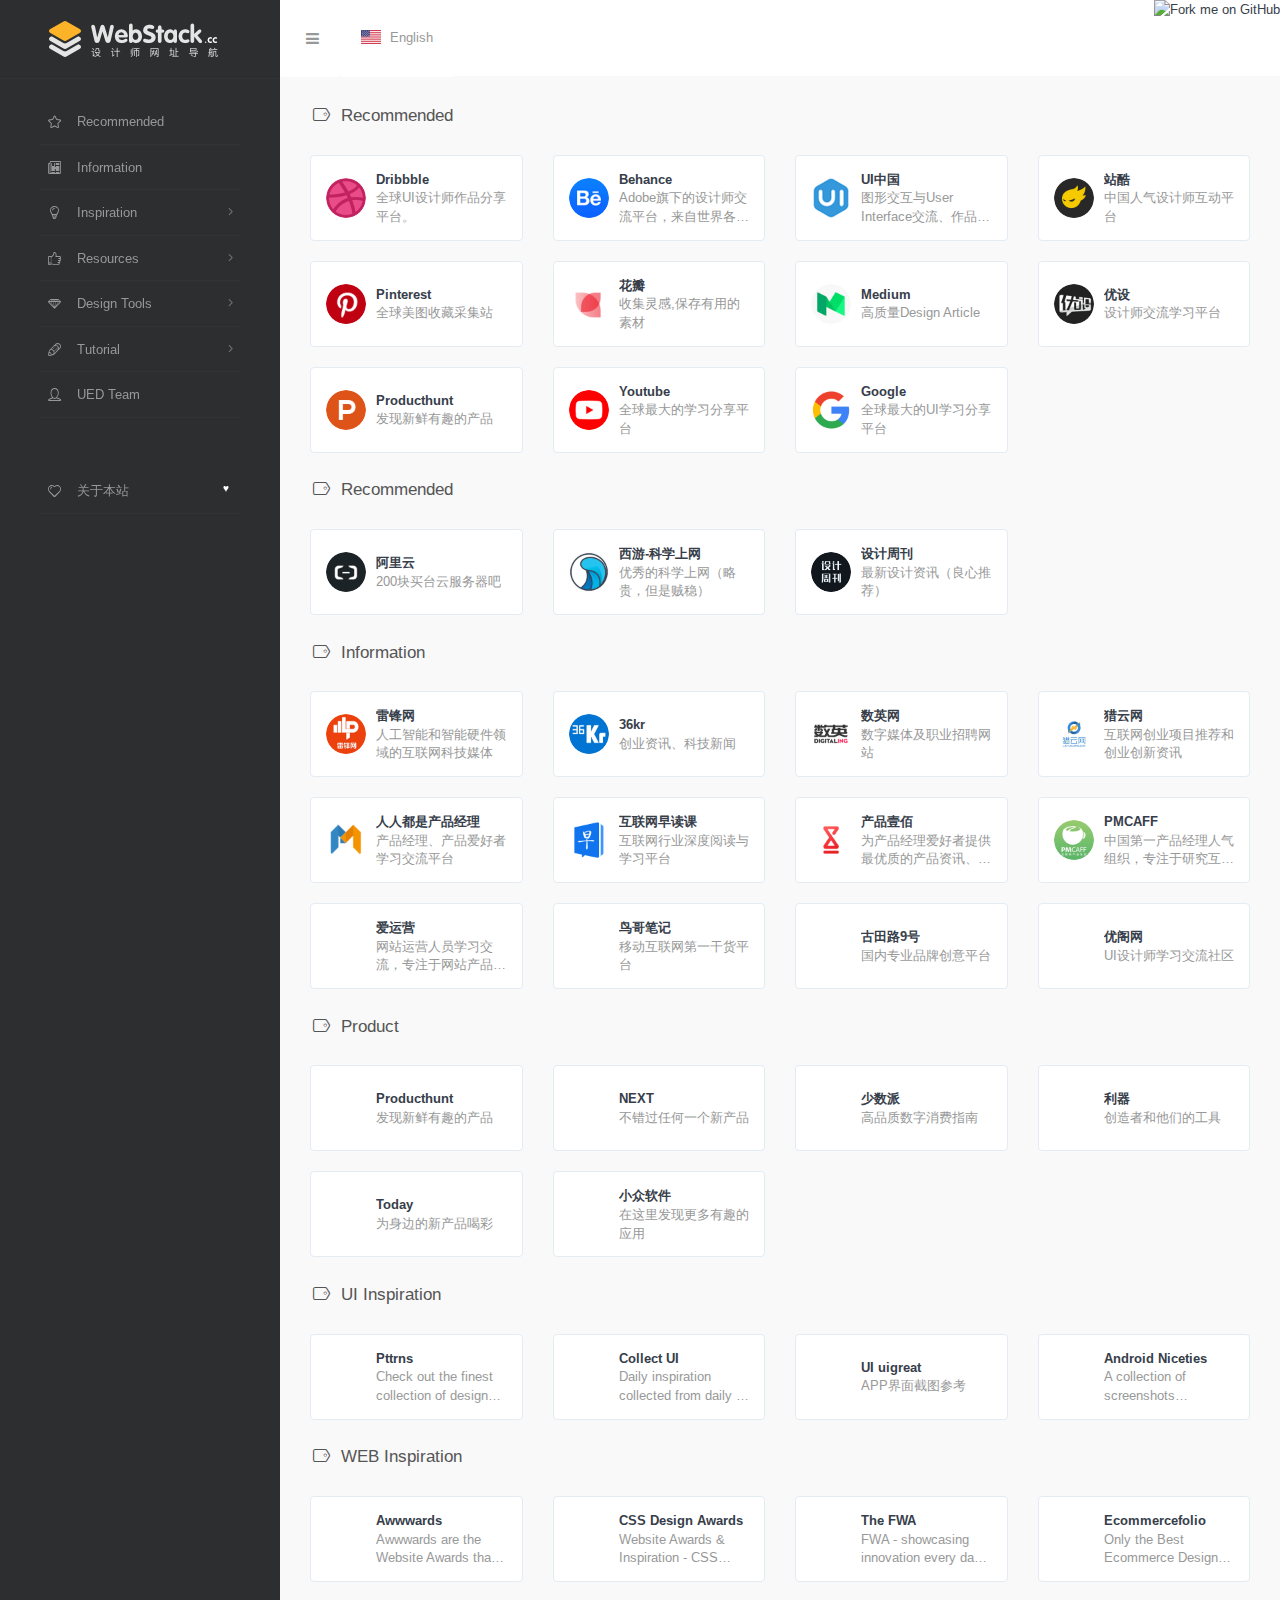
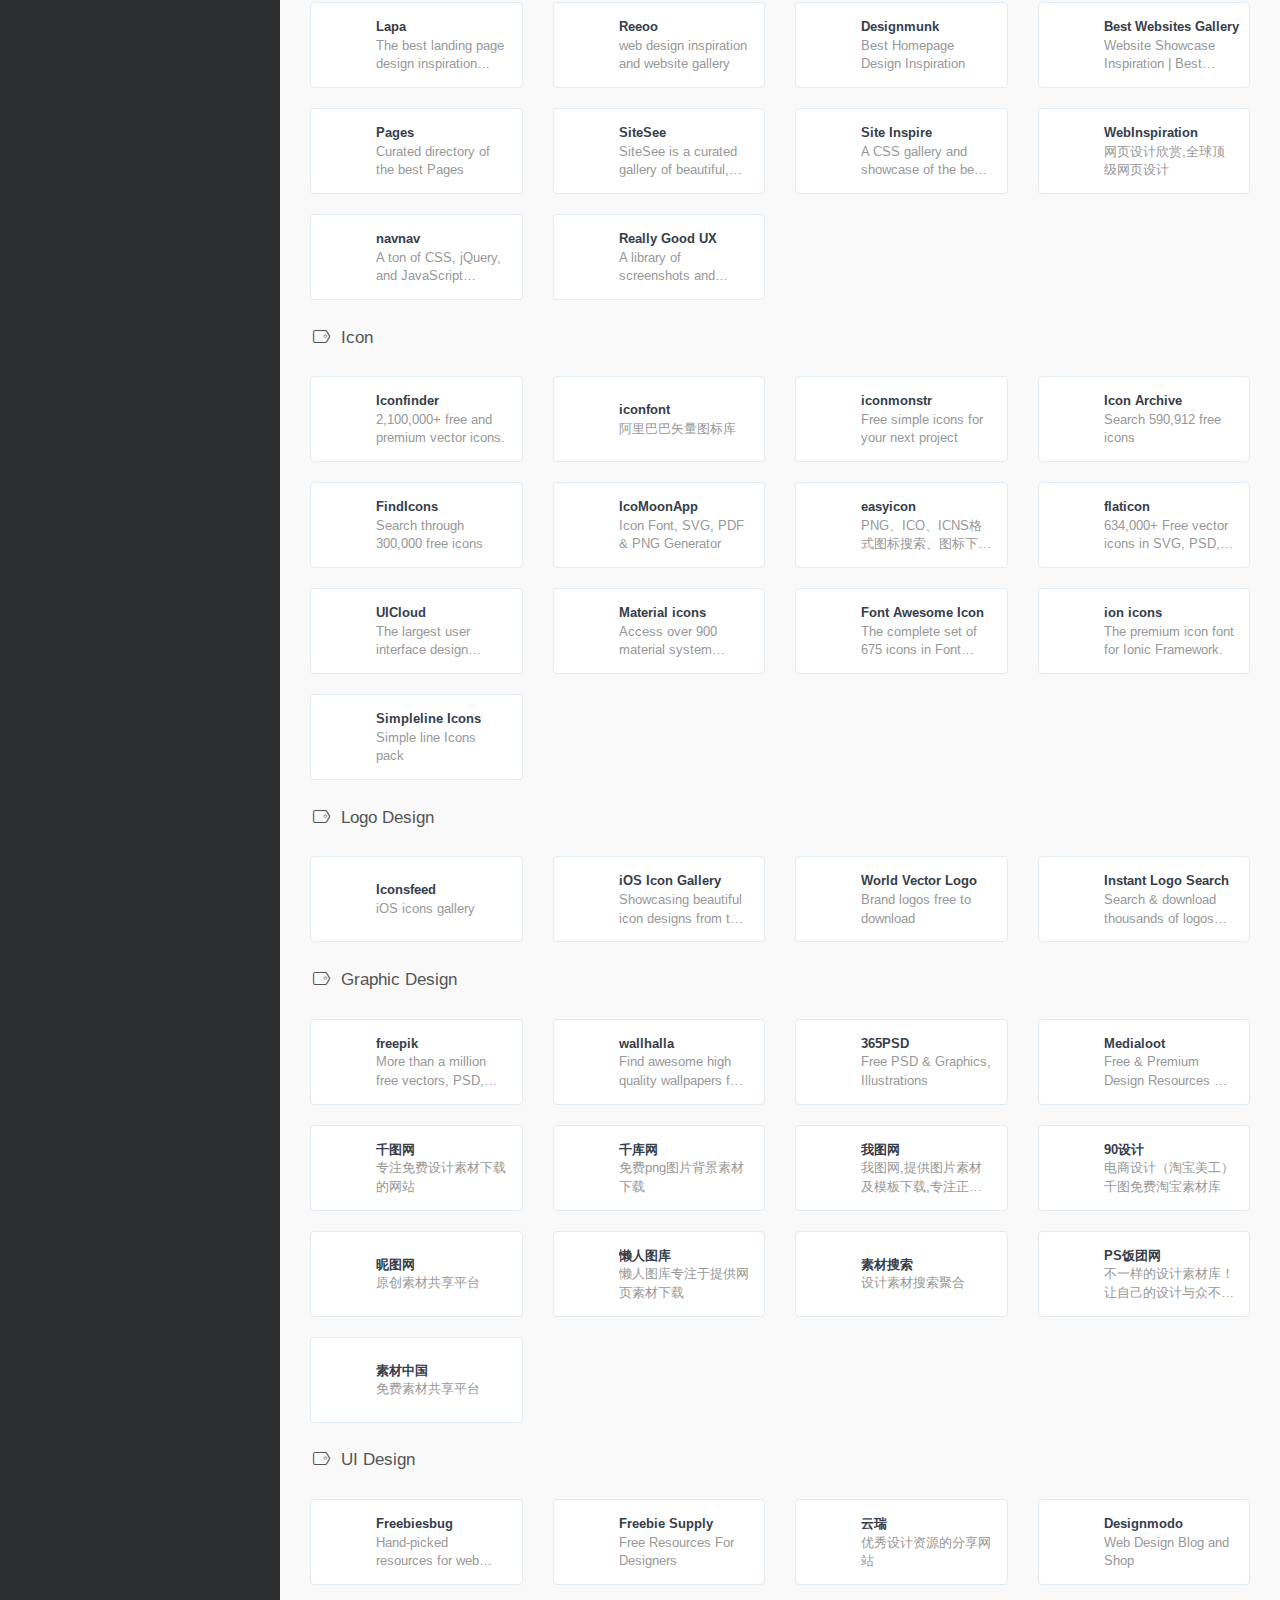
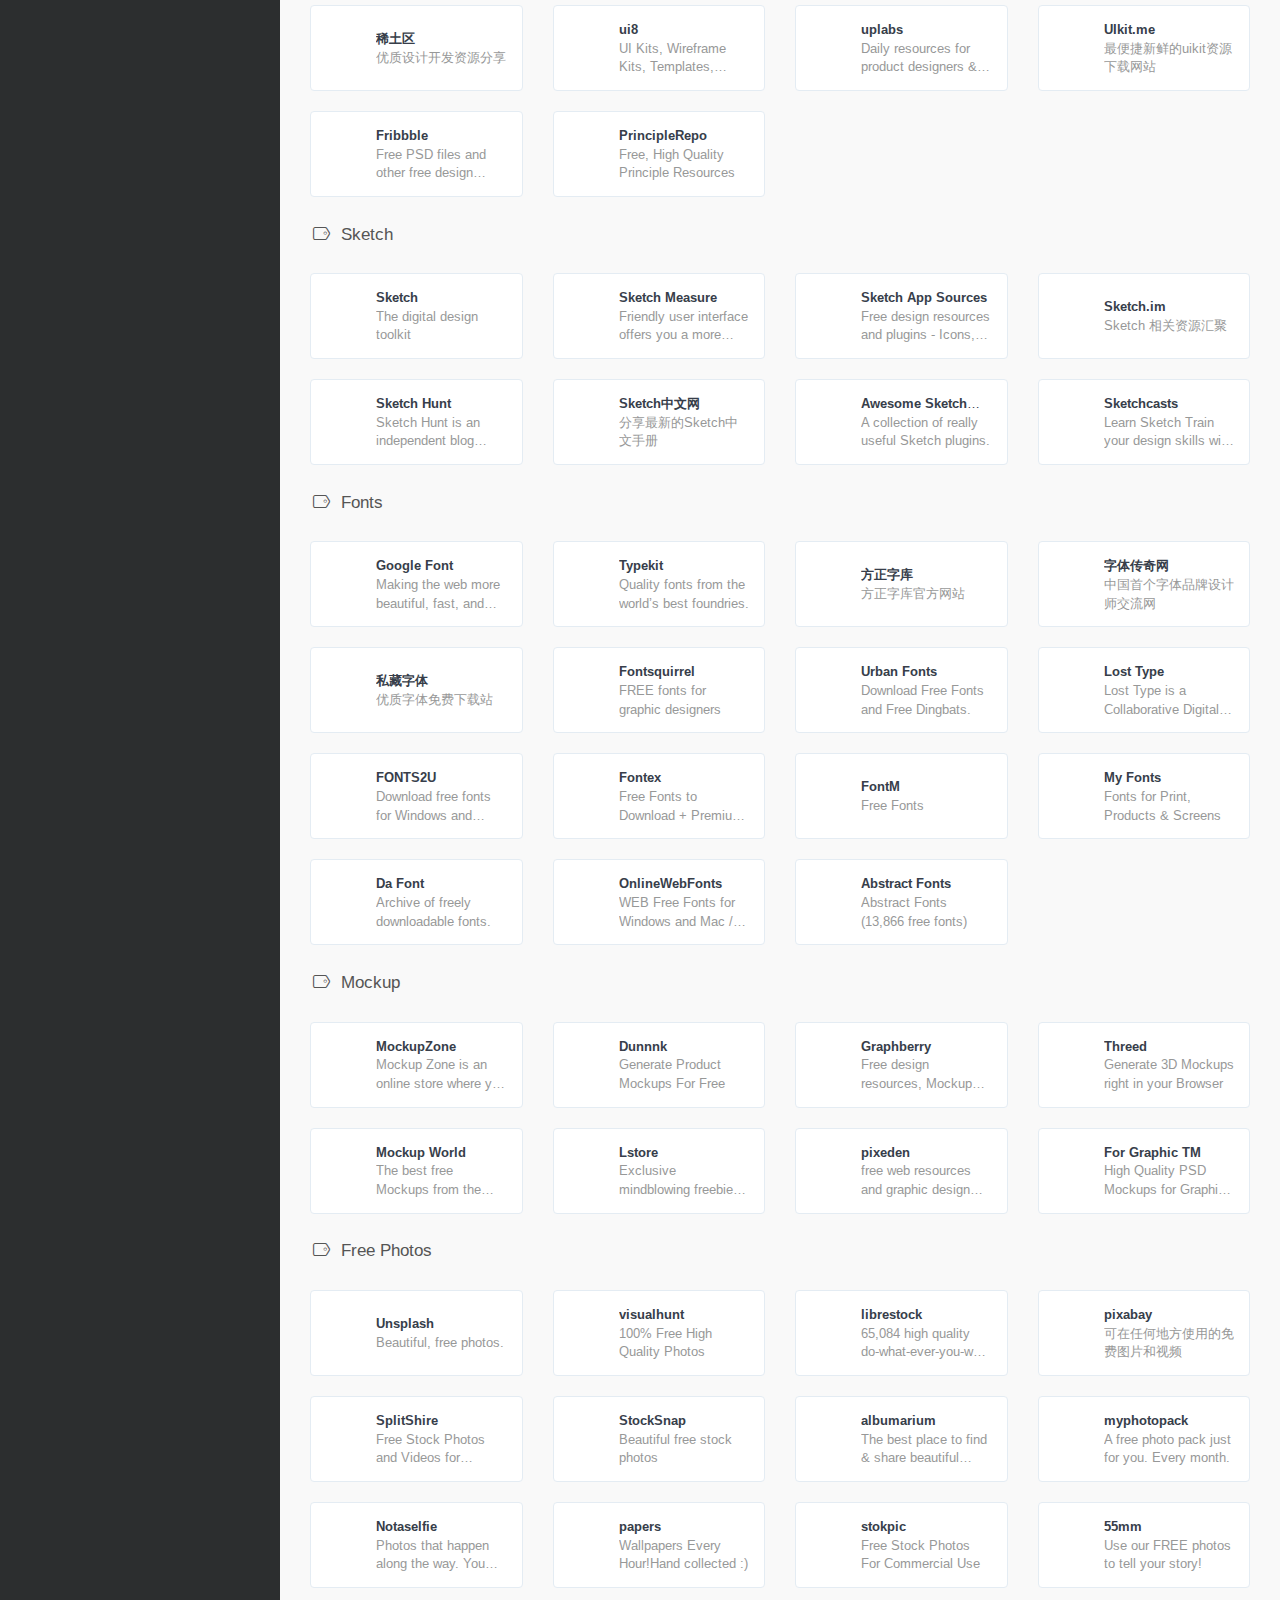
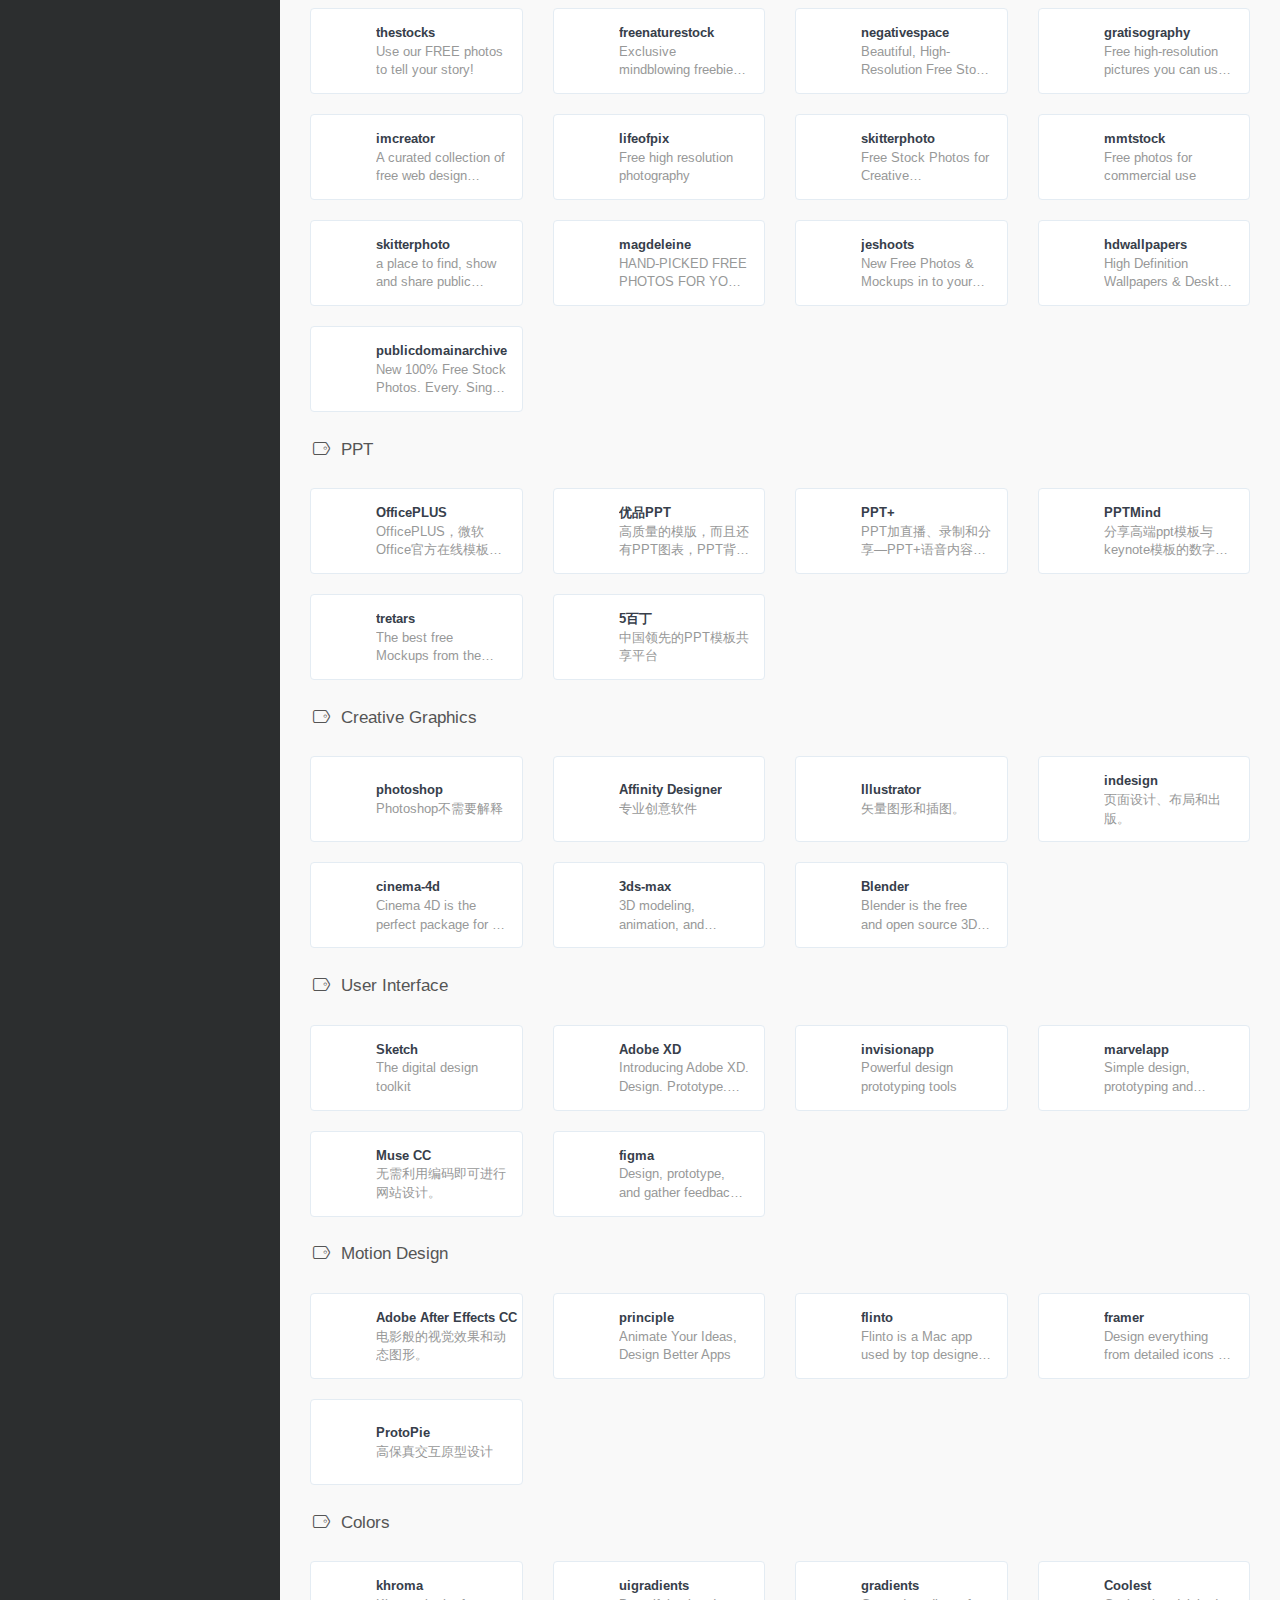
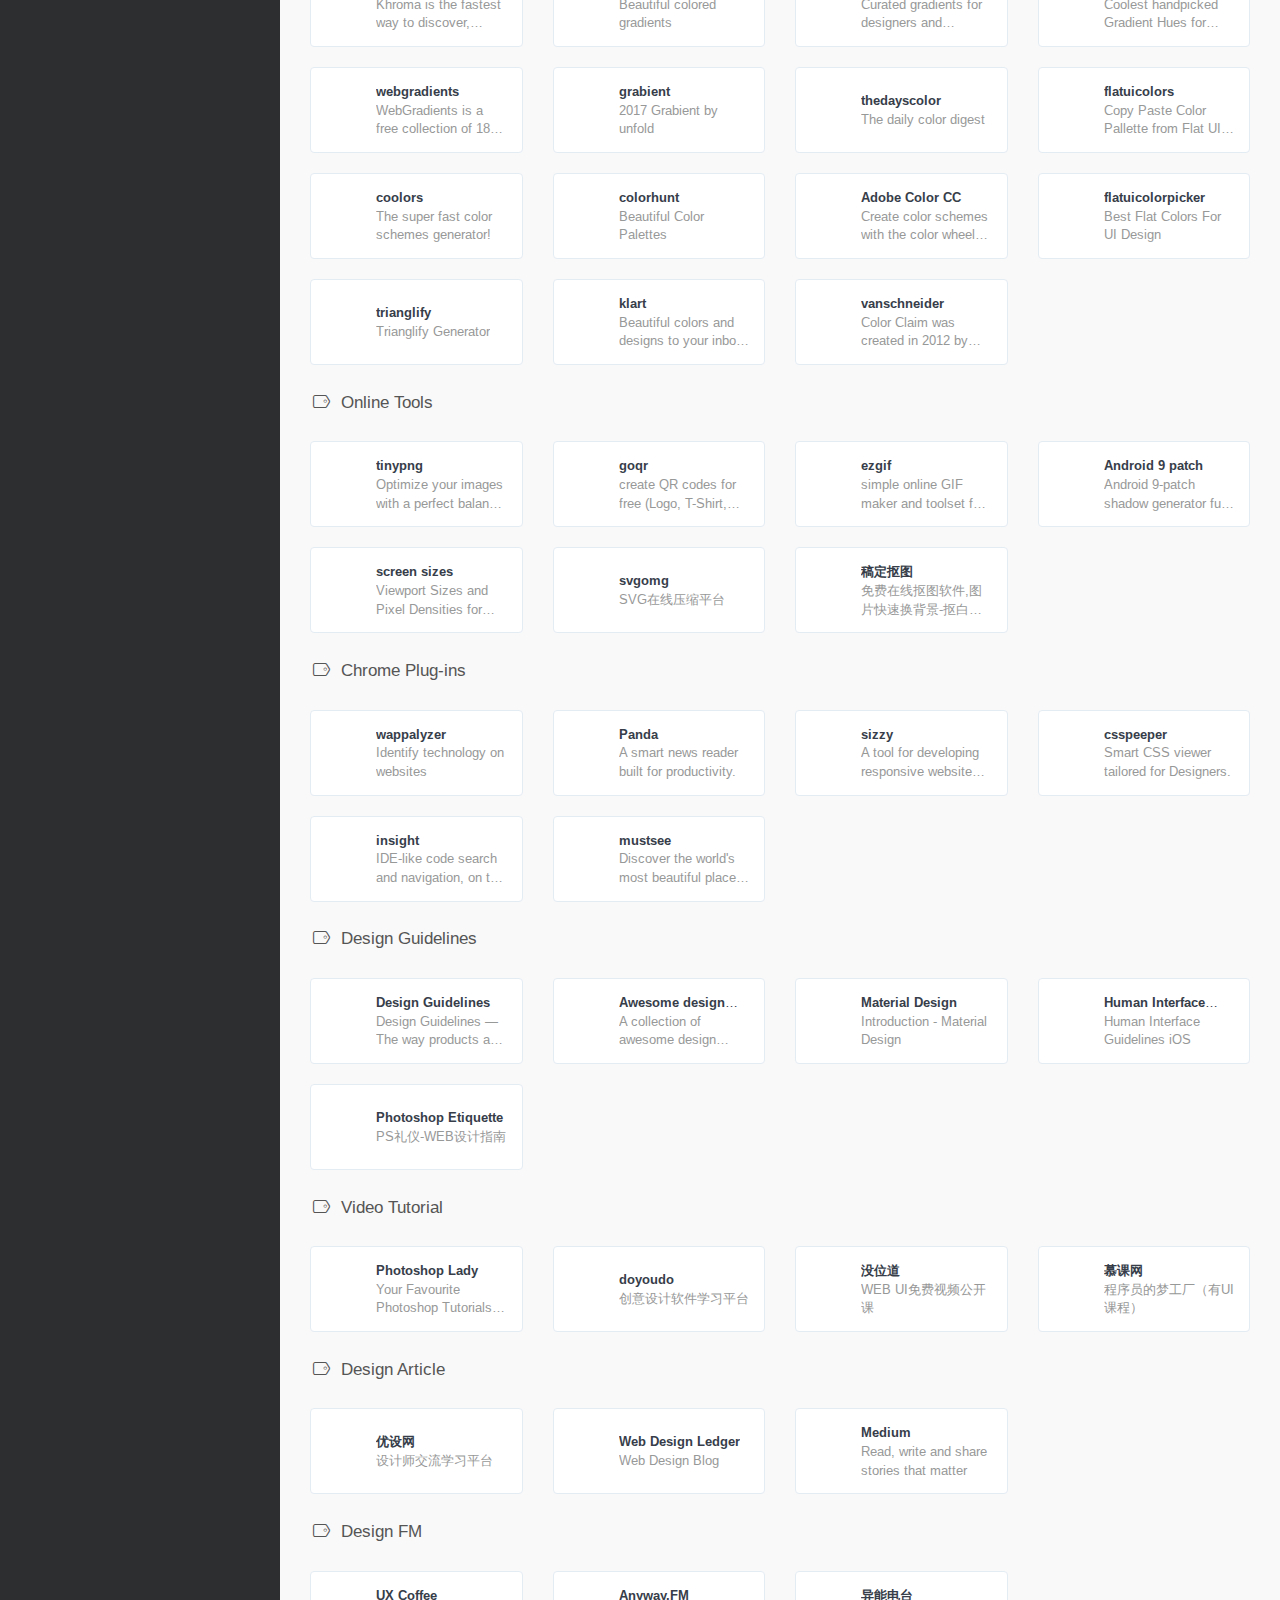
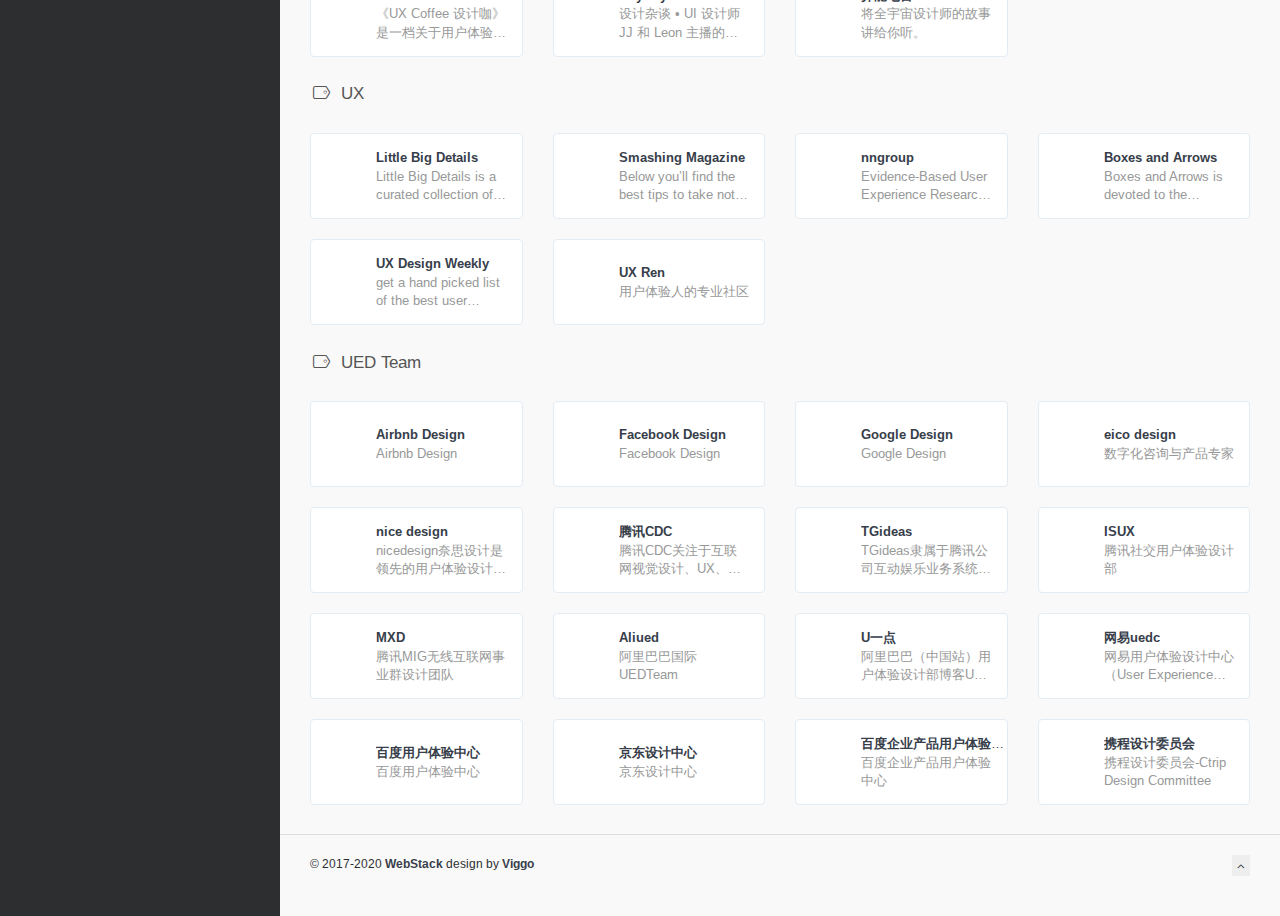
==== index.html @ 016a0285 "create start page" ====
<!DOCTYPE html>
<html lang="zh">

<head>
    <link rel="shortcut icon" href="./assets/images/favicon.png">
    <script async src="//pagead2.googlesyndication.com/pagead/js/adsbygoogle.js"></script>
    
    <script>
    var _hmt = _hmt || [];
    (function() {
      var hm = document.createElement("script");
      hm.src = "https://hm.baidu.com/hm.js?";
      var s = document.getElementsByTagName("script")[0]; 
      s.parentNode.insertBefore(hm, s);
    })();
    </script>
    <script>
    (adsbygoogle = window.adsbygoogle || []).push({
        google_ad_client: "",
        enable_page_level_ads: true
    });
    </script>
    <meta charset="UTF-8">
    <title>学术网址导航</title>
    <script>
    if (navigator.appName == "Netscape") {
        var language = navigator.language;
    } else {
        var language = navigator.browserLanguage;

    }

    if (language.indexOf("en") > -1) {
        document.location.href = "en/index.html";
    } else if (language.indexOf("zh") > -1) {
        document.location.href = "cn/index.html";
    } else {
        document.location.href = "en/index.html";

    }
    </script>
    <meta charset="utf-8">
    <meta http-equiv="X-UA-Compatible" content="IE=edge">
    <meta name="viewport" content="width=device-width, initial-scale=1.0" />
    <meta name="author" content="viggo" />
    <title>WebStack.cc - Collection of resources and tools for Designers</title>
    <meta name="keywords" content="UI设计,UI设计素材,设计导航,网址导航,设计资源,创意导航,创意网站导航,设计师网址大全,设计素材大全,设计师导航,UI设计资源,优秀UI设计欣赏,设计师导航,设计师网址大全,设计师网址导航,产品经理网址导航,UX师网址导航,www.webstack.cc">
    <meta name="description" content="WebStack - 收集国内外优秀设计网站、UI设计资源网站、灵感创意网站、Resources网站，定时更新分享优质产品设计书签。www.webstack.cc">
    
    <!-- / FB Open Graph -->
    <meta property="og:type" content="article">
    <meta property="og:url" content="https://start.jisuiketang.com/">
    <meta property="og:title" content="WebStack - 收集国内外优秀设计网站、UI设计资源网站、灵感创意网站、Resources网站，定时更新分享优质产品设计书签。www.webstack.cc">
    <meta property="og:description" content="UI设计,UI设计素材,设计导航,网址导航,设计资源,创意导航,创意网站导航,设计师网址大全,设计素材大全,设计师导航,UI设计资源,优秀UI设计欣赏,设计师导航,设计师网址大全,设计师网址导航,产品经理网址导航,UX师网址导航,www.webstack.cc">
    <meta property="og:image" content="https://start.jisuiketang.com/assets/images/webstack_banner_cn.png">
    <meta property="og:site_name" content="WebStack - 收集国内外优秀设计网站、UI设计资源网站、灵感创意网站、Resources网站，定时更新分享优质产品设计书签。www.webstack.cc">
    <!-- / Twitter Cards -->
    <meta name="twitter:card" content="summary_large_image">
    <meta name="twitter:title" content="WebStack - 收集国内外优秀设计网站、UI设计资源网站、灵感创意网站、Resources网站，定时更新分享优质产品设计书签。www.webstack.cc">
    <meta name="twitter:description" content="UI设计,UI设计素材,设计导航,网址导航,设计资源,创意导航,创意网站导航,设计师网址大全,设计素材大全,设计师导航,UI设计资源,优秀UI设计欣赏,设计师导航,设计师网址大全,设计师网址导航,产品经理网址导航,UX师网址导航,www.webstack.cc">
    <meta name="twitter:image" content="https://start.jisuiketang.com/assets/images/webstack_banner_cn.png">
</head>

<body>
    <!-- Global site tag (gtag.js) - Google Analytics -->
    <script async src="https://www.googletagmanager.com/gtag/js?id="></script>
    <script>
    window.dataLayer = window.dataLayer || [];

    function gtag() {
        dataLayer.push(arguments);
    }
    gtag('js', new Date());

    gtag('config', '');
    </script>
</body>

</html>
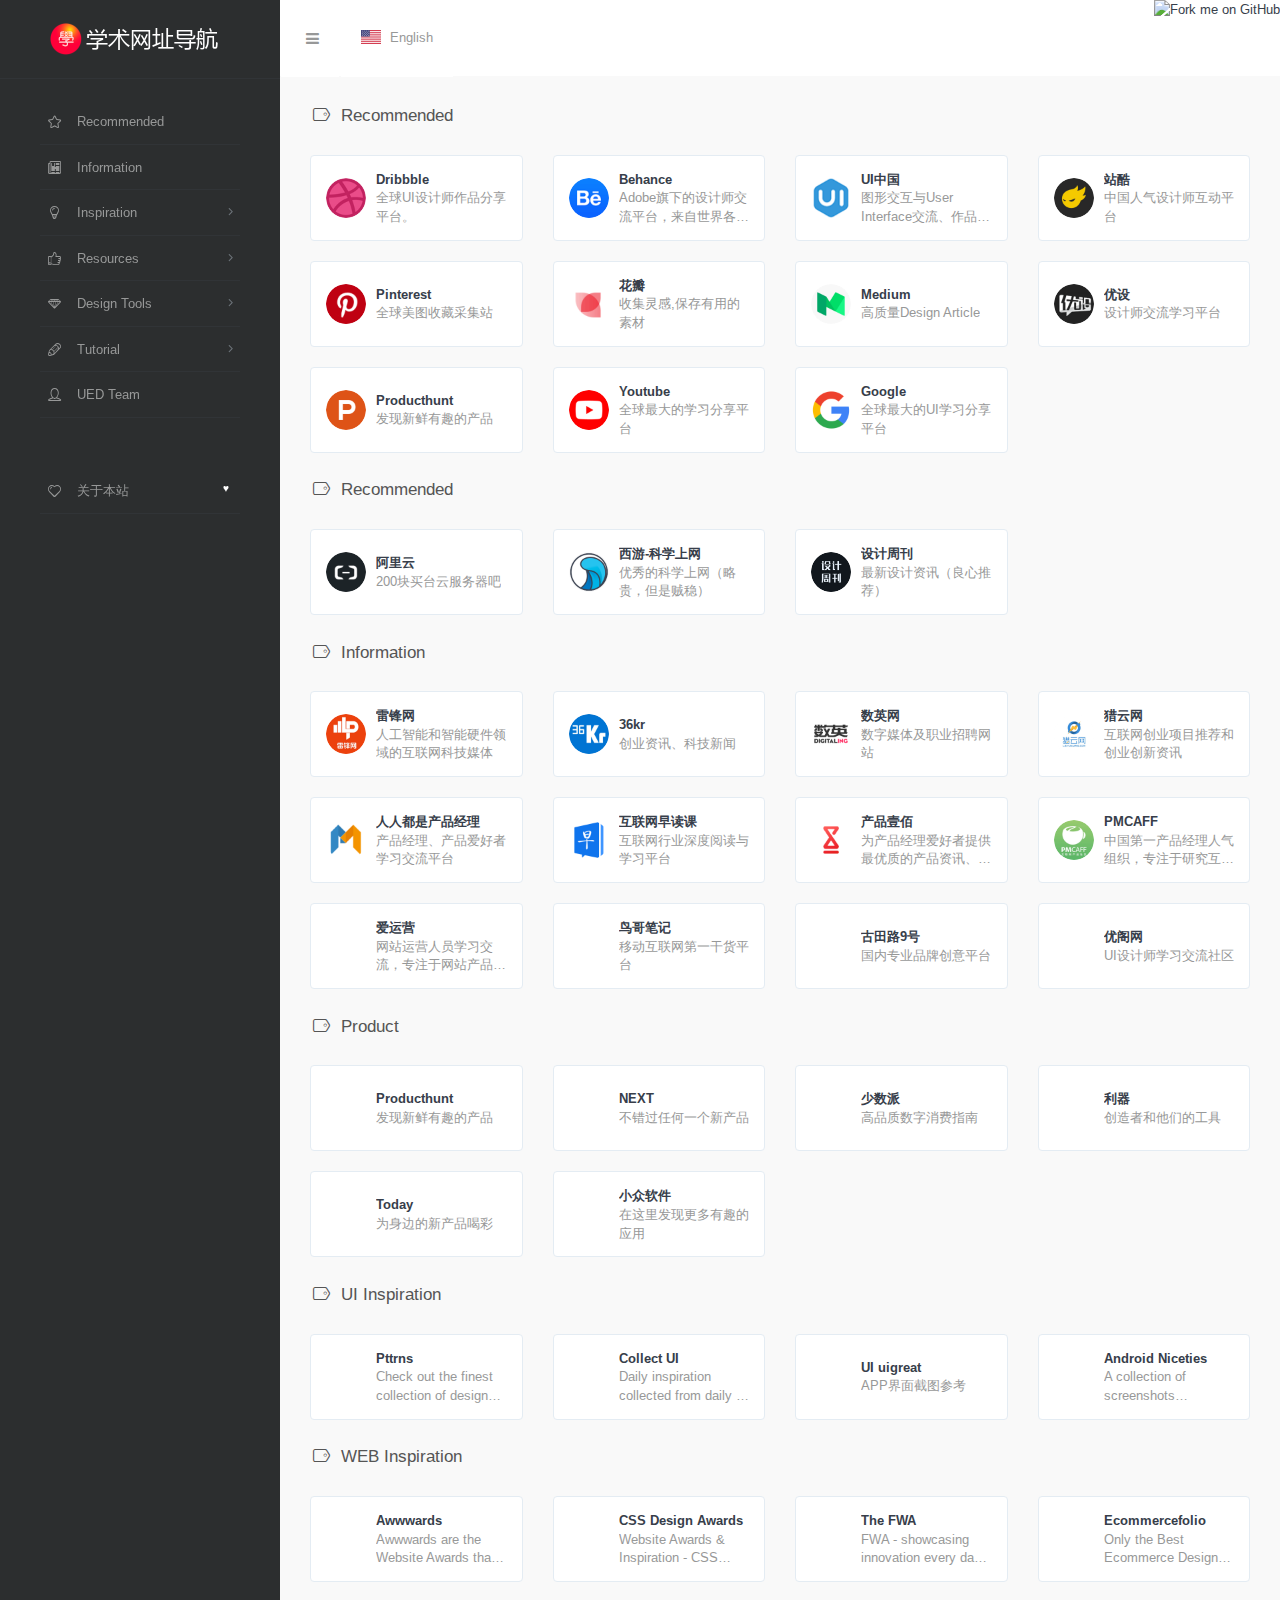
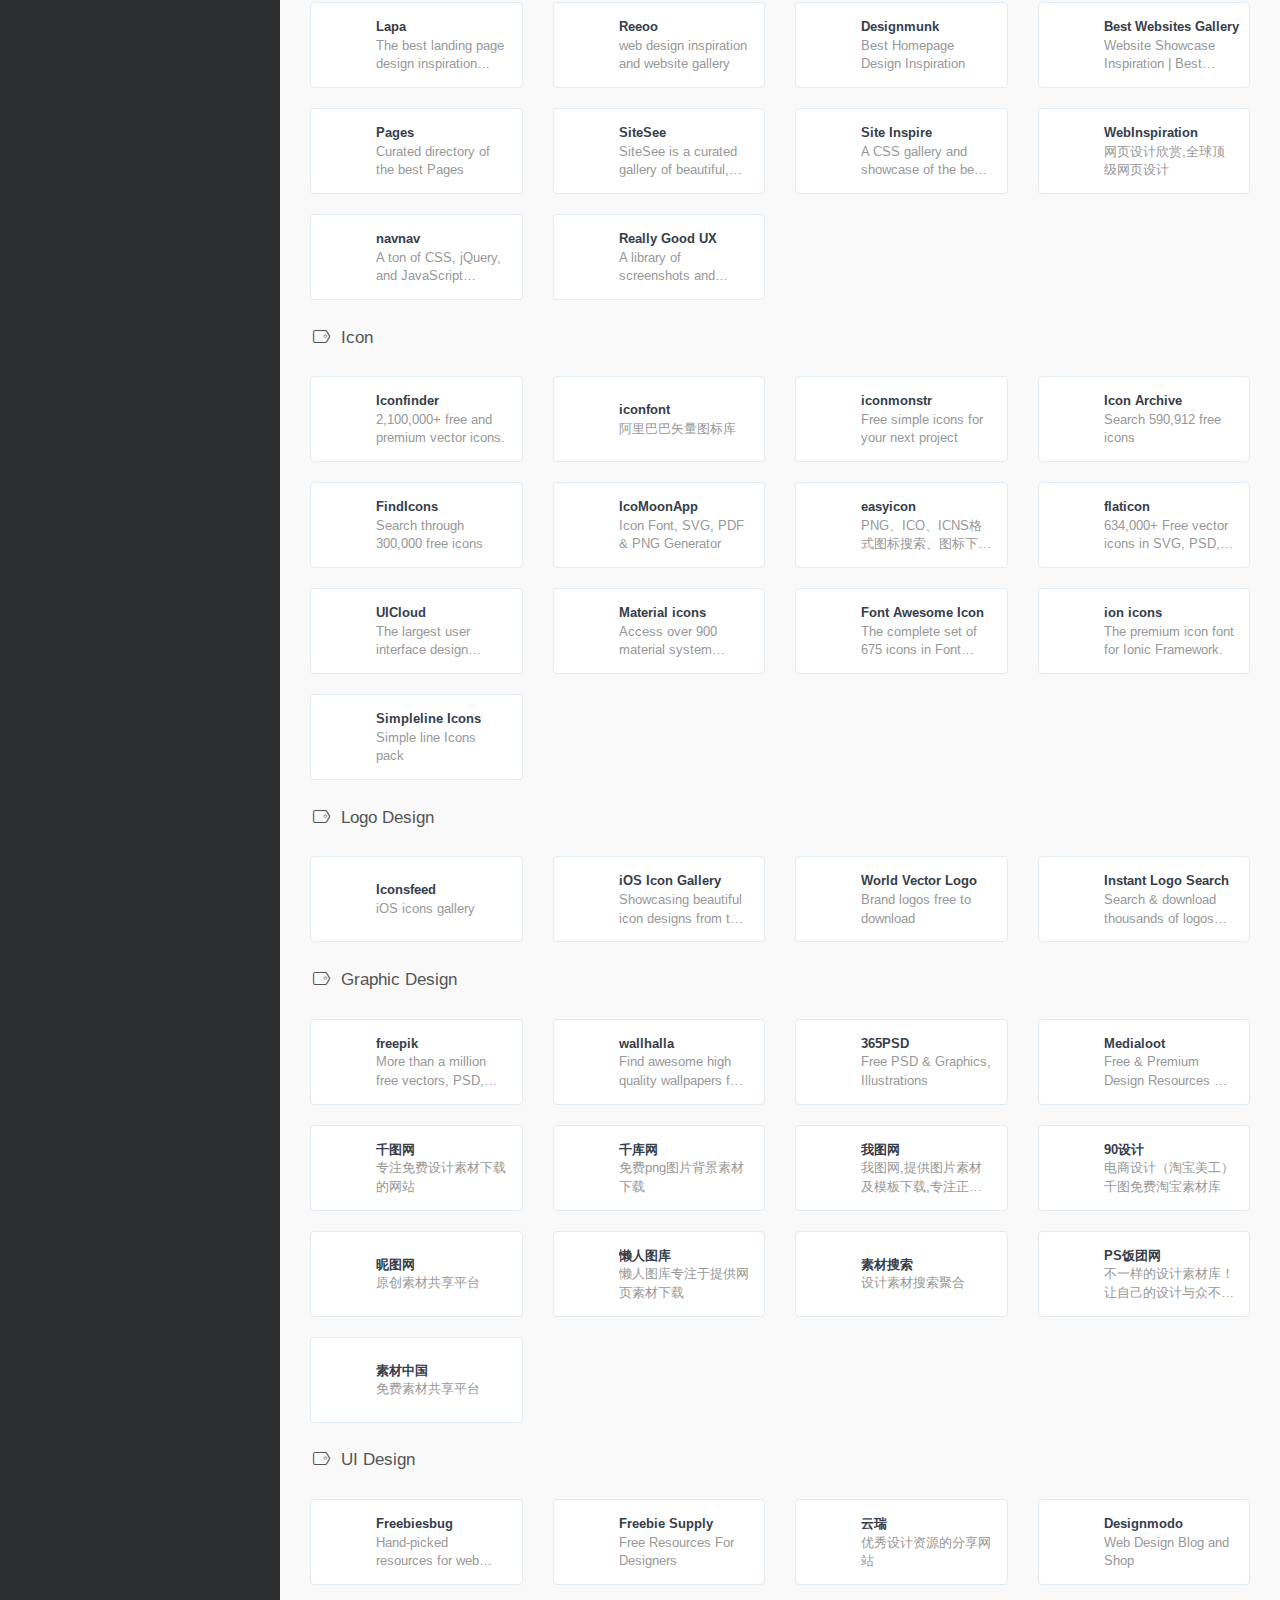
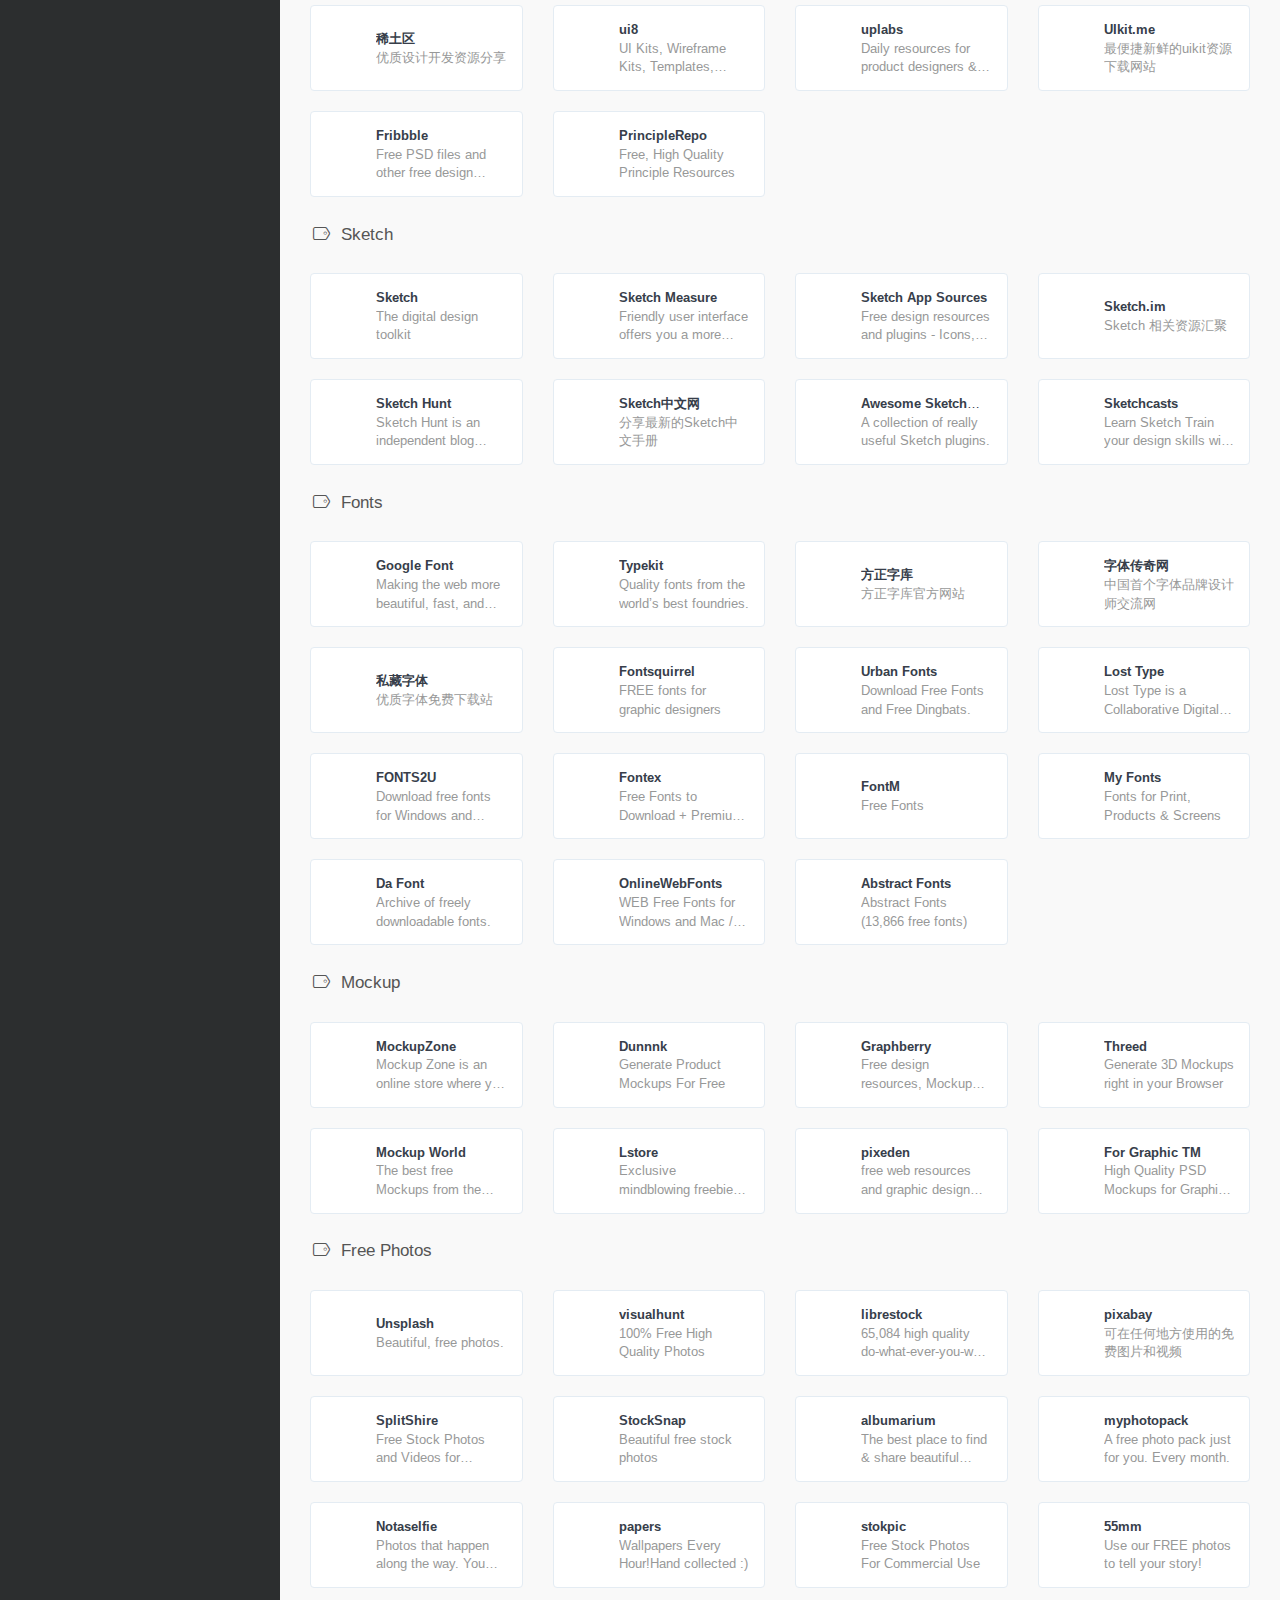
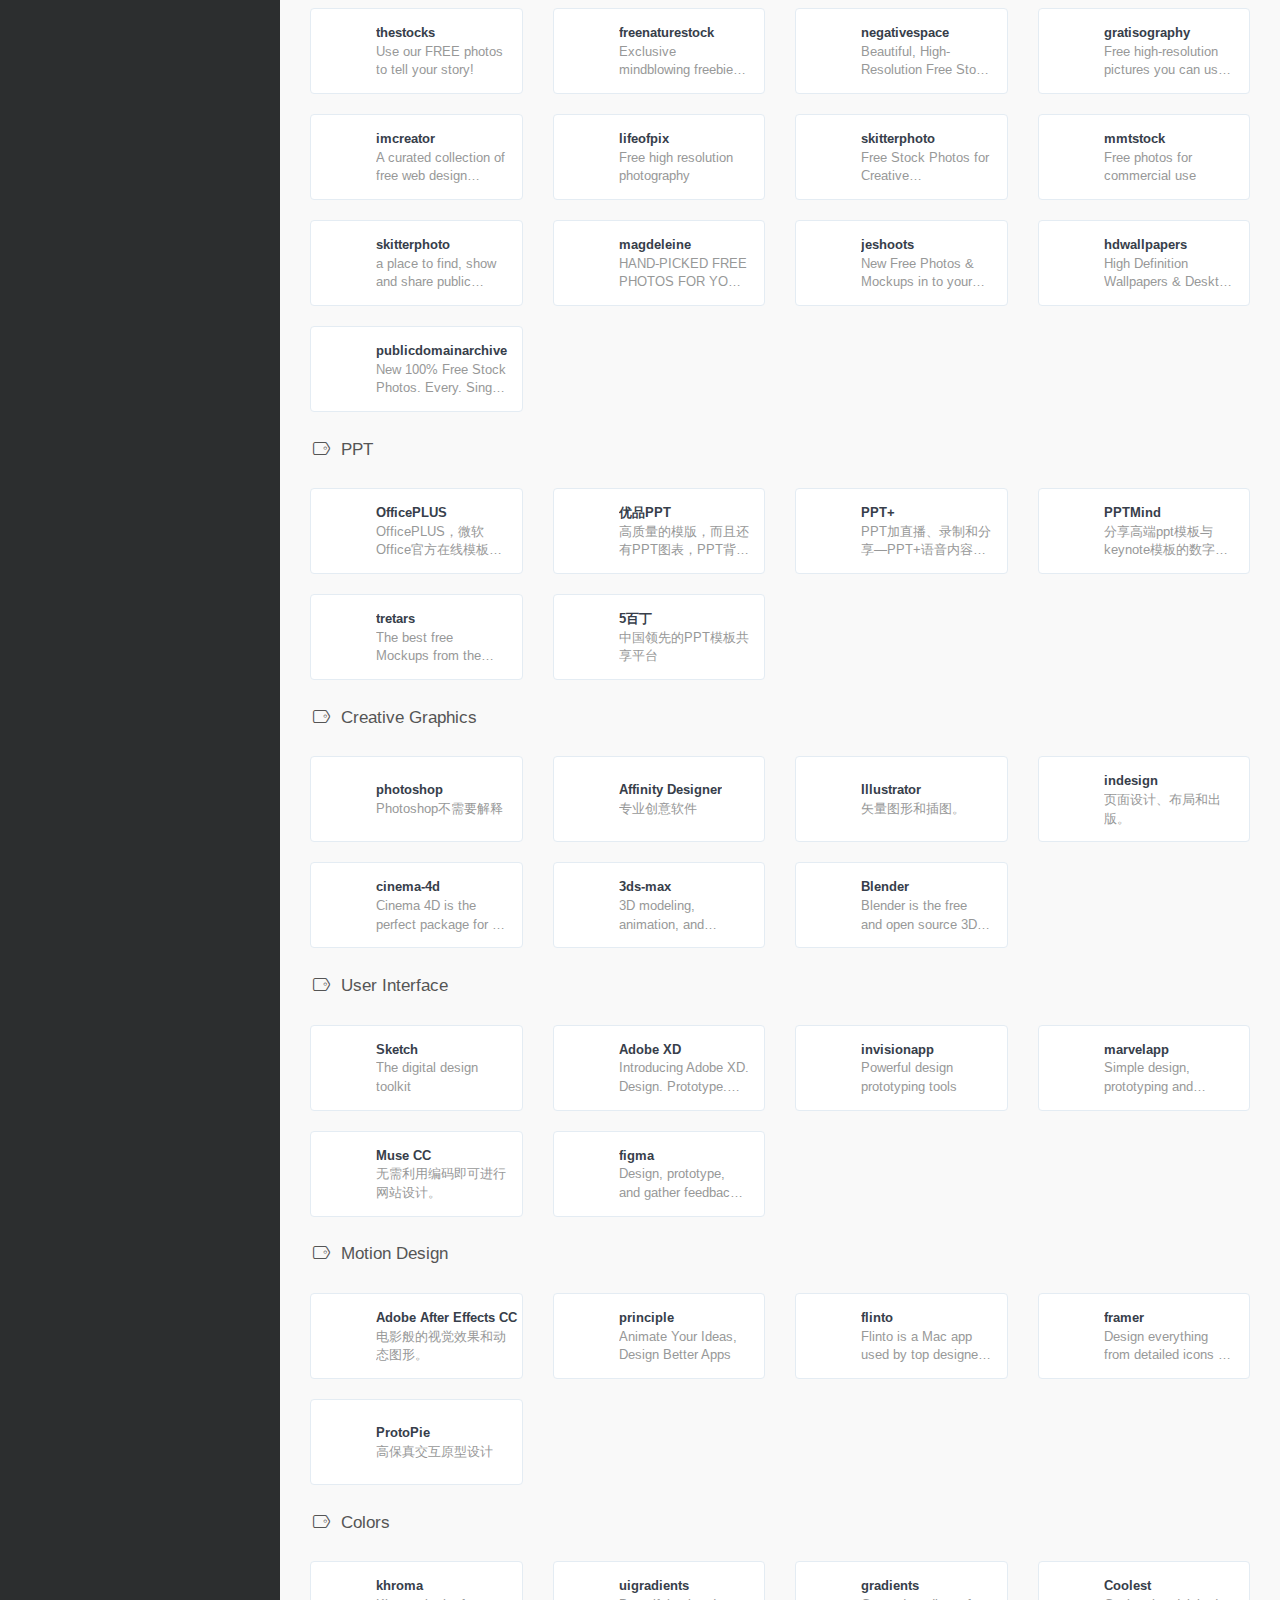
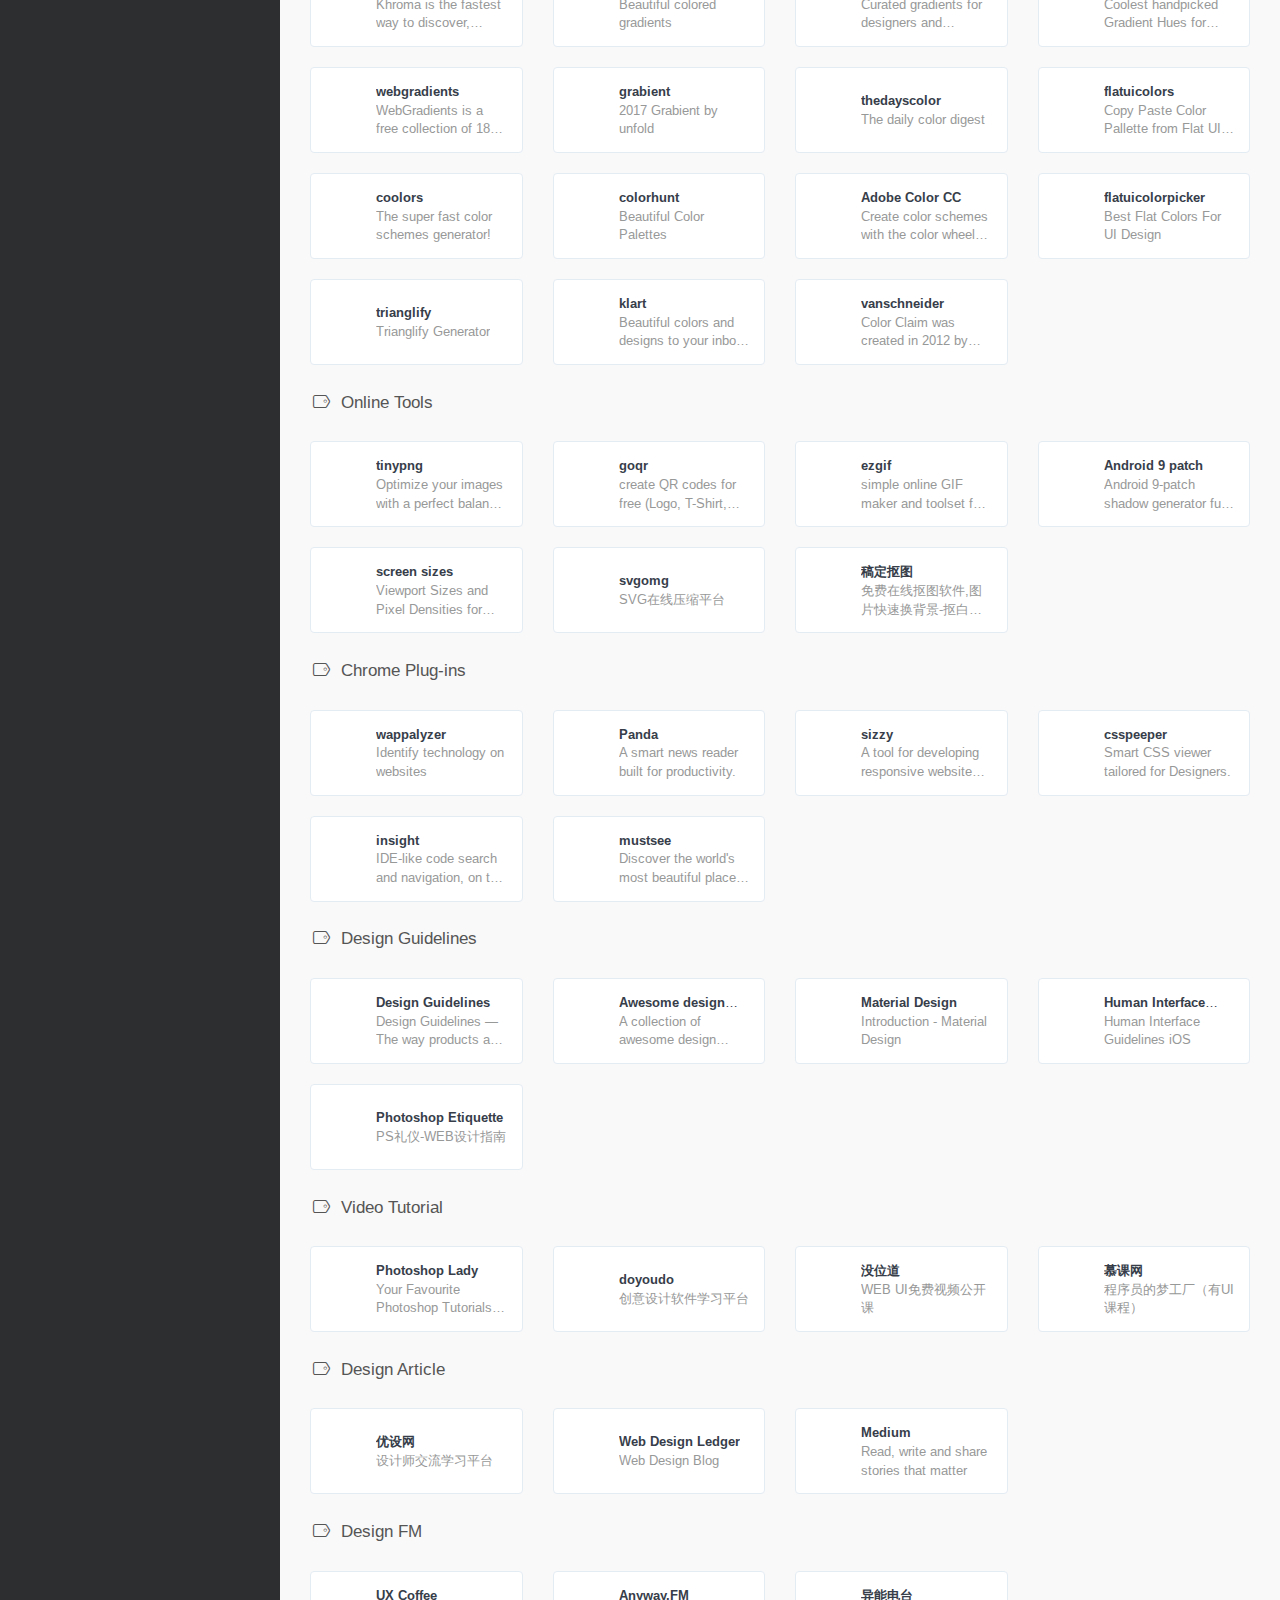
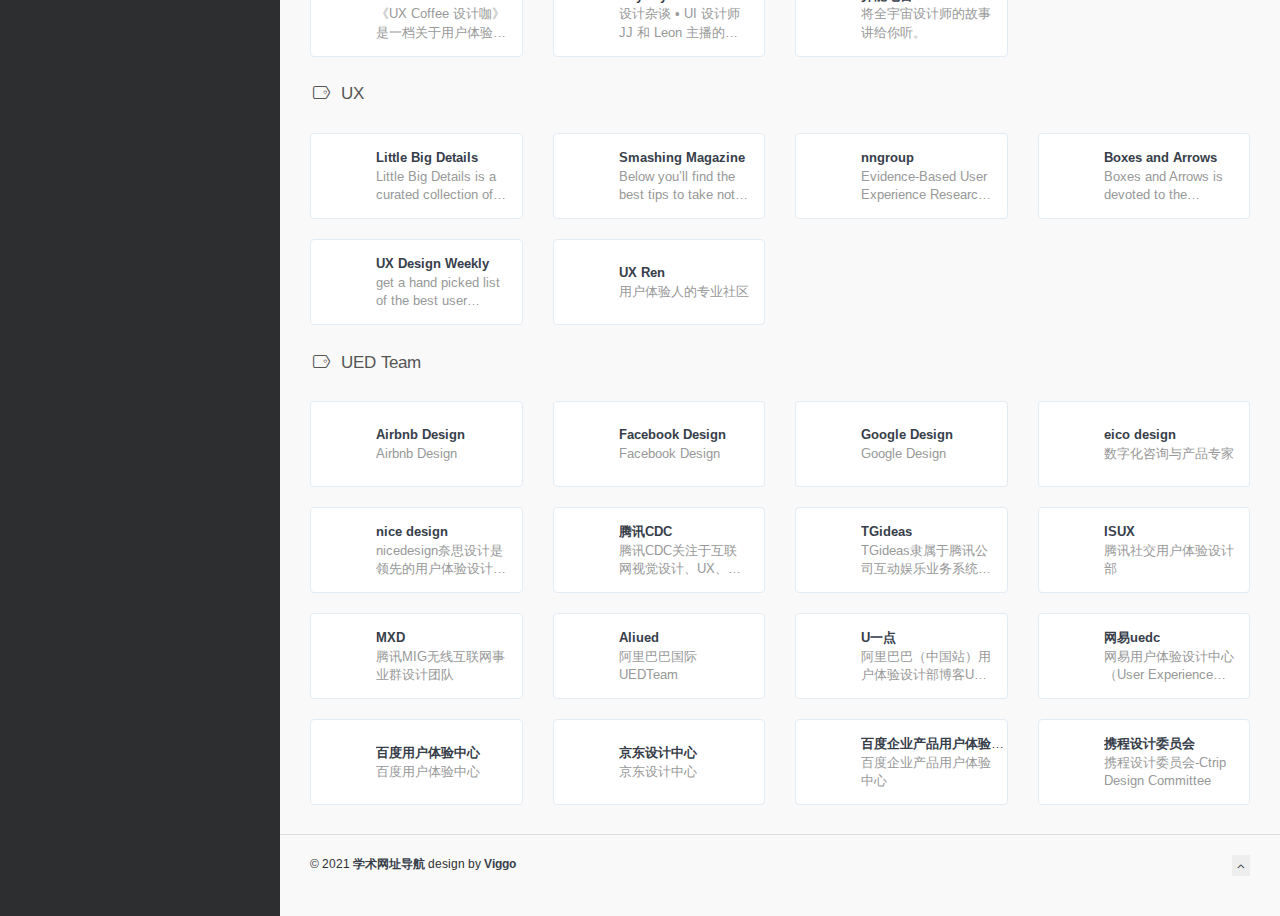
==== commit 9f6e6911: "纠正错误的url" ====
--- a/index.html
+++ b/index.html
@@ -43,22 +43,22 @@
     <meta http-equiv="X-UA-Compatible" content="IE=edge">
     <meta name="viewport" content="width=device-width, initial-scale=1.0" />
     <meta name="author" content="viggo" />
-    <title>WebStack.cc - Collection of resources and tools for Designers</title>
-    <meta name="keywords" content="UI设计,UI设计素材,设计导航,网址导航,设计资源,创意导航,创意网站导航,设计师网址大全,设计素材大全,设计师导航,UI设计资源,优秀UI设计欣赏,设计师导航,设计师网址大全,设计师网址导航,产品经理网址导航,UX师网址导航,www.webstack.cc">
-    <meta name="description" content="WebStack - 收集国内外优秀设计网站、UI设计资源网站、灵感创意网站、Resources网站，定时更新分享优质产品设计书签。www.webstack.cc">
-    
+    <title>Collection of resources and tools for Designers</title>
+    <meta name="keywords" content="UI设计,UI设计素材,设计导航,网址导航,设计资源,创意导航,创意网站导航,设计师网址大全,设计素材大全,设计师导航,UI设计资源,优秀UI设计欣赏,设计师导航,设计师网址大全,设计师网址导航,产品经理网址导航,UX师网址导航,start.jisuiketang.com">
+    <meta name="description" content="收集国内外优秀设计网站、UI设计资源网站、灵感创意网站、Resources网站，定时更新分享优质产品设计书签。start.jisuiketang.com">
+
     <!-- / FB Open Graph -->
     <meta property="og:type" content="article">
-    <meta property="og:url" content="https://start.jisuiketang.com/">
-    <meta property="og:title" content="WebStack - 收集国内外优秀设计网站、UI设计资源网站、灵感创意网站、Resources网站，定时更新分享优质产品设计书签。www.webstack.cc">
-    <meta property="og:description" content="UI设计,UI设计素材,设计导航,网址导航,设计资源,创意导航,创意网站导航,设计师网址大全,设计素材大全,设计师导航,UI设计资源,优秀UI设计欣赏,设计师导航,设计师网址大全,设计师网址导航,产品经理网址导航,UX师网址导航,www.webstack.cc">
-    <meta property="og:image" content="https://start.jisuiketang.com/assets/images/webstack_banner_cn.png">
-    <meta property="og:site_name" content="WebStack - 收集国内外优秀设计网站、UI设计资源网站、灵感创意网站、Resources网站，定时更新分享优质产品设计书签。www.webstack.cc">
+    <meta property="og:url" content="http://start.jisuiketang.com/">
+    <meta property="og:title" content="收集国内外优秀设计网站、UI设计资源网站、灵感创意网站、Resources网站，定时更新分享优质产品设计书签。start.jisuiketang.com">
+    <meta property="og:description" content="UI设计,UI设计素材,设计导航,网址导航,设计资源,创意导航,创意网站导航,设计师网址大全,设计素材大全,设计师导航,UI设计资源,优秀UI设计欣赏,设计师导航,设计师网址大全,设计师网址导航,产品经理网址导航,UX师网址导航,start.jisuiketang.com">
+    <meta property="og:image" content="http://start.jisuiketang.com/assets/images/webstack_banner_cn.png">
+    <meta property="og:site_name" content="收集国内外优秀设计网站、UI设计资源网站、灵感创意网站、Resources网站，定时更新分享优质产品设计书签。start.jisuiketang.com">
     <!-- / Twitter Cards -->
     <meta name="twitter:card" content="summary_large_image">
-    <meta name="twitter:title" content="WebStack - 收集国内外优秀设计网站、UI设计资源网站、灵感创意网站、Resources网站，定时更新分享优质产品设计书签。www.webstack.cc">
-    <meta name="twitter:description" content="UI设计,UI设计素材,设计导航,网址导航,设计资源,创意导航,创意网站导航,设计师网址大全,设计素材大全,设计师导航,UI设计资源,优秀UI设计欣赏,设计师导航,设计师网址大全,设计师网址导航,产品经理网址导航,UX师网址导航,www.webstack.cc">
-    <meta name="twitter:image" content="https://start.jisuiketang.com/assets/images/webstack_banner_cn.png">
+    <meta name="twitter:title" content="收集国内外优秀设计网站、UI设计资源网站、灵感创意网站、Resources网站，定时更新分享优质产品设计书签。start.jisuiketang.com">
+    <meta name="twitter:description" content="UI设计,UI设计素材,设计导航,网址导航,设计资源,创意导航,创意网站导航,设计师网址大全,设计素材大全,设计师导航,UI设计资源,优秀UI设计欣赏,设计师导航,设计师网址大全,设计师网址导航,产品经理网址导航,UX师网址导航,start.jisuiketang.com">
+    <meta name="twitter:image" content="http://start.jisuiketang.com/assets/images/webstack_banner_cn.png">
 </head>
 
 <body>
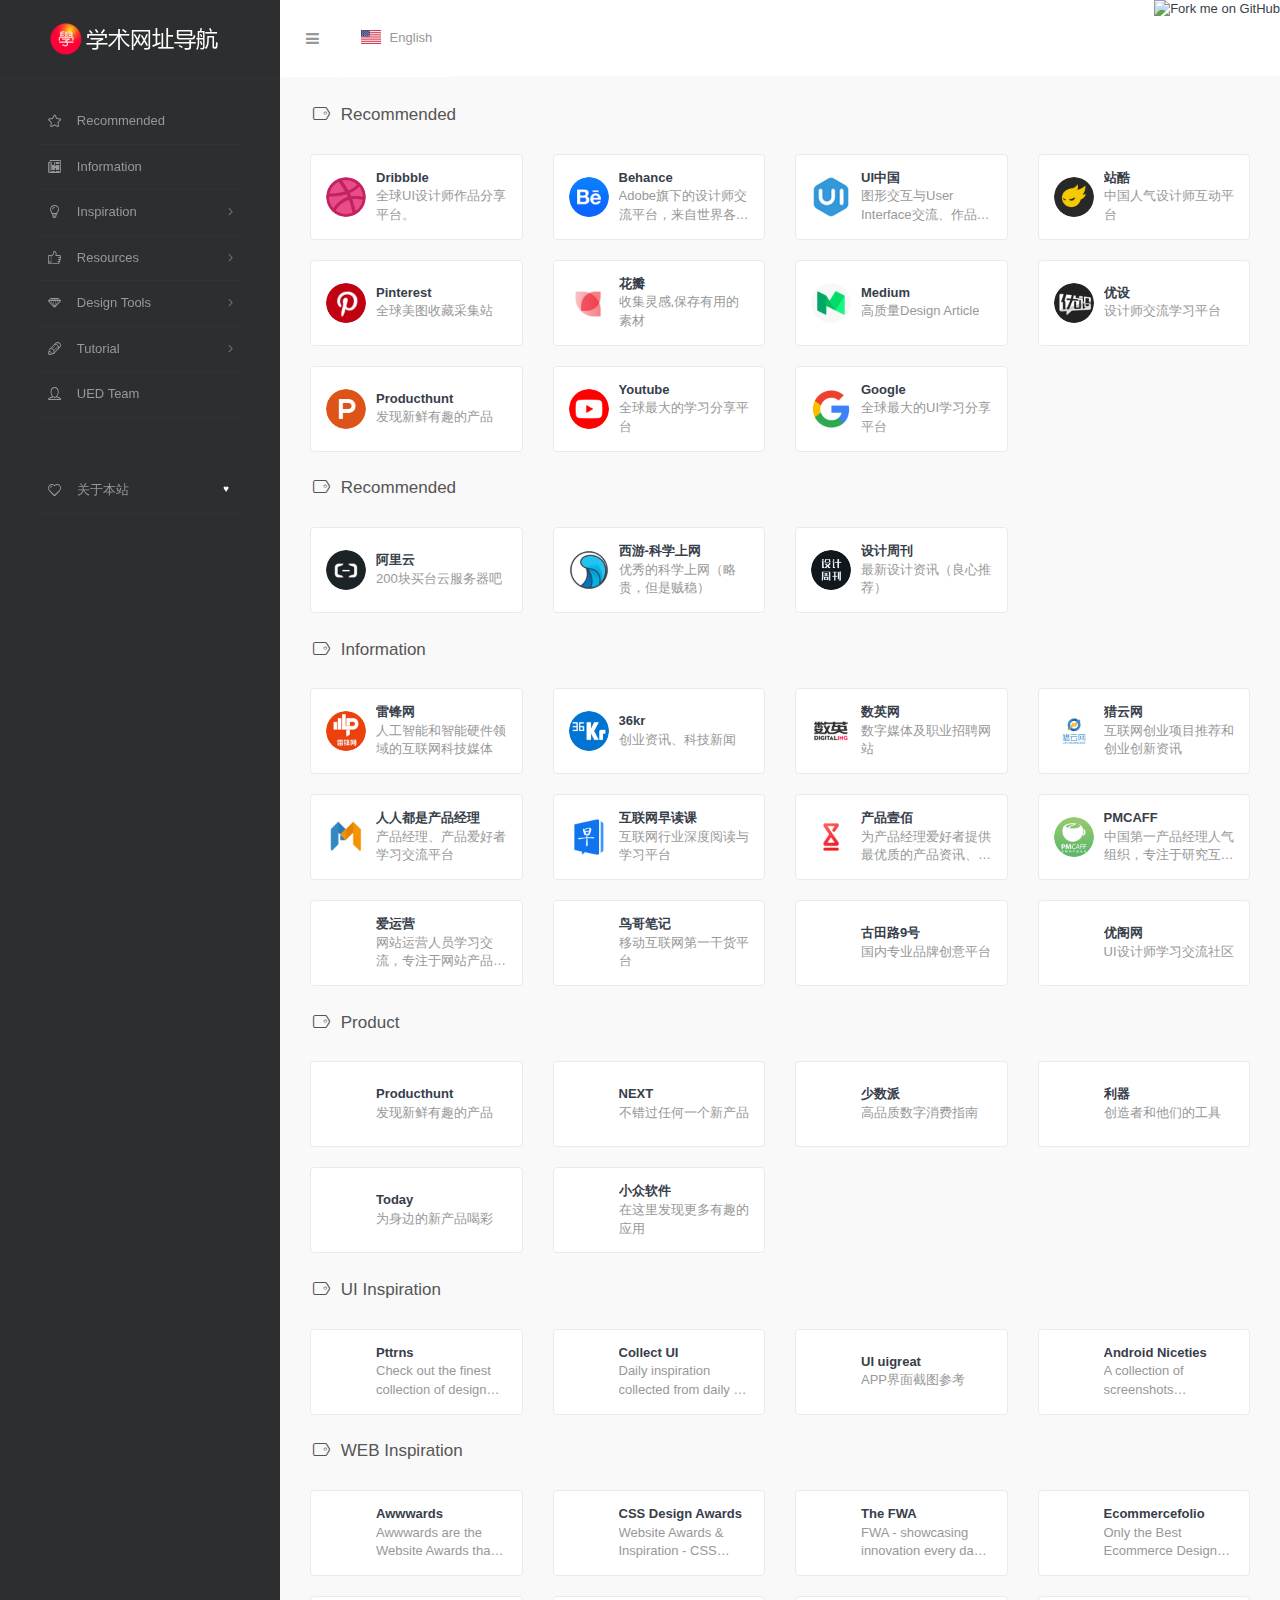
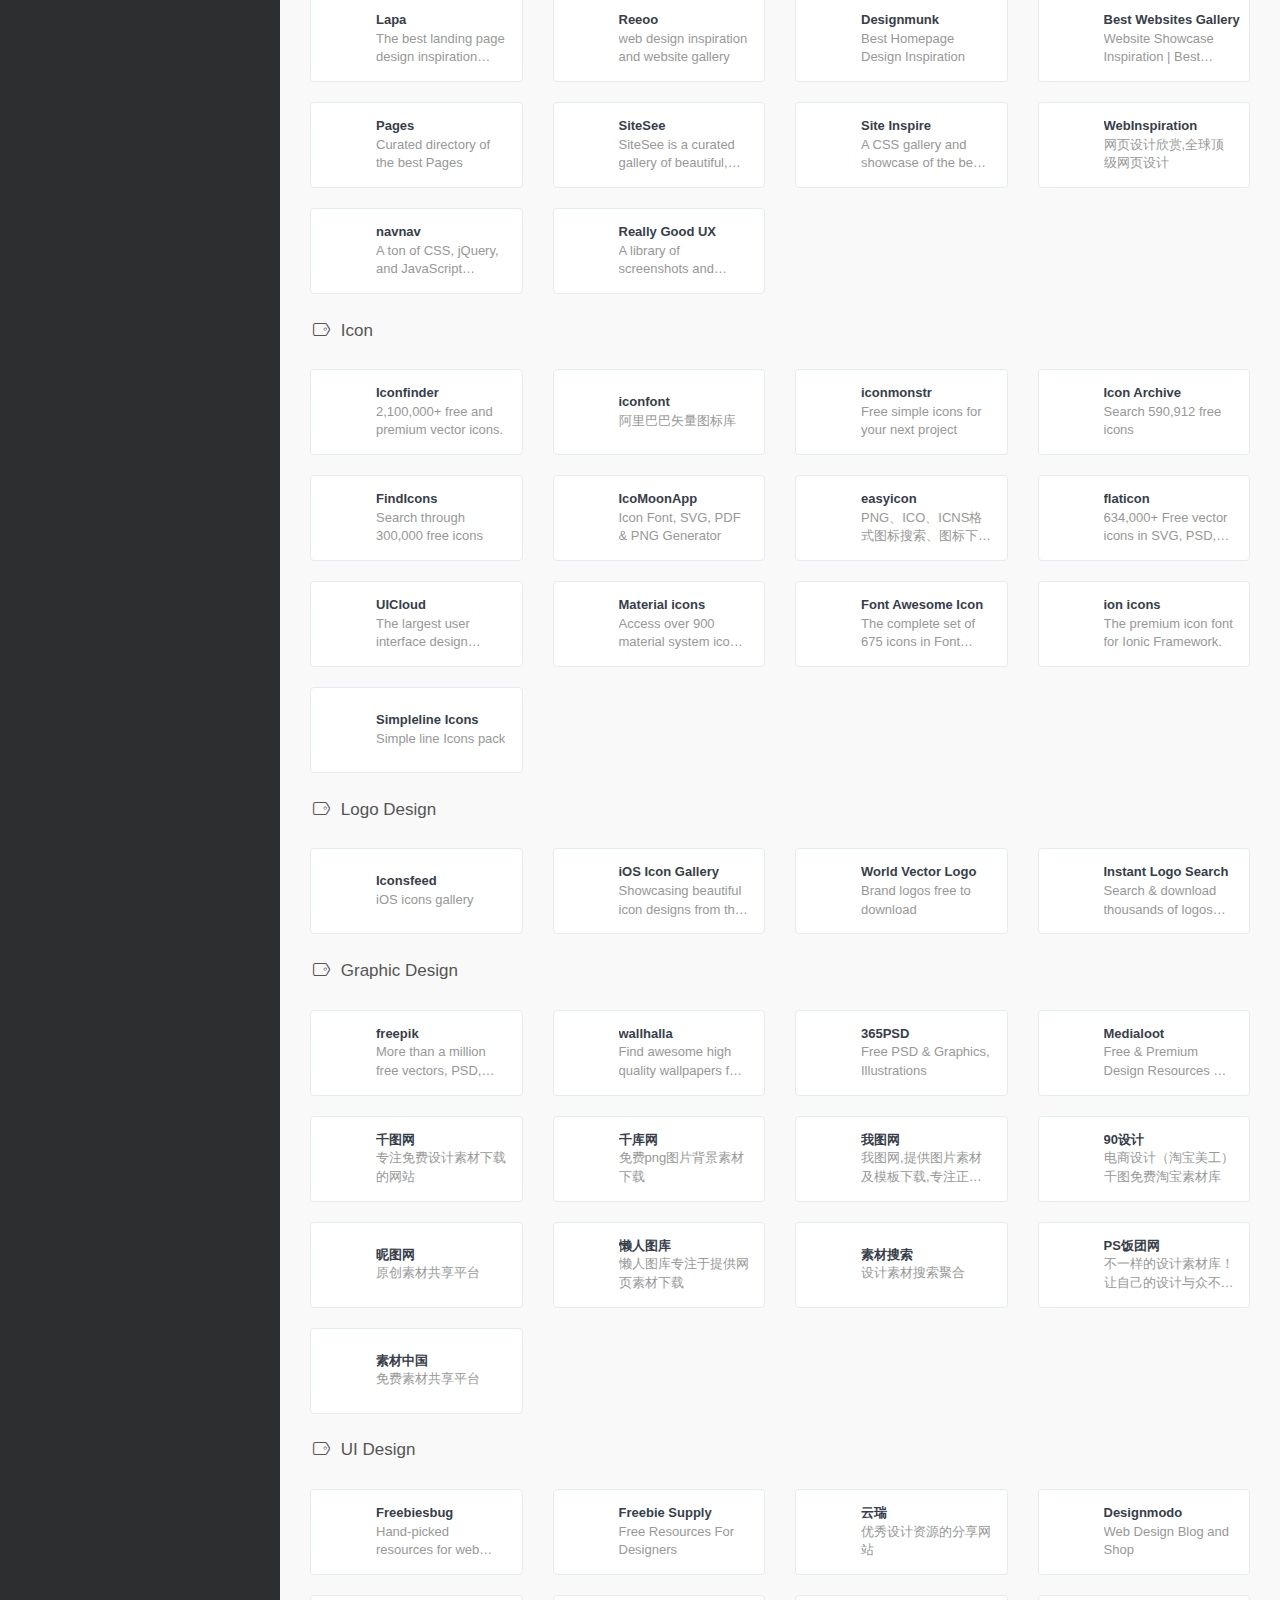
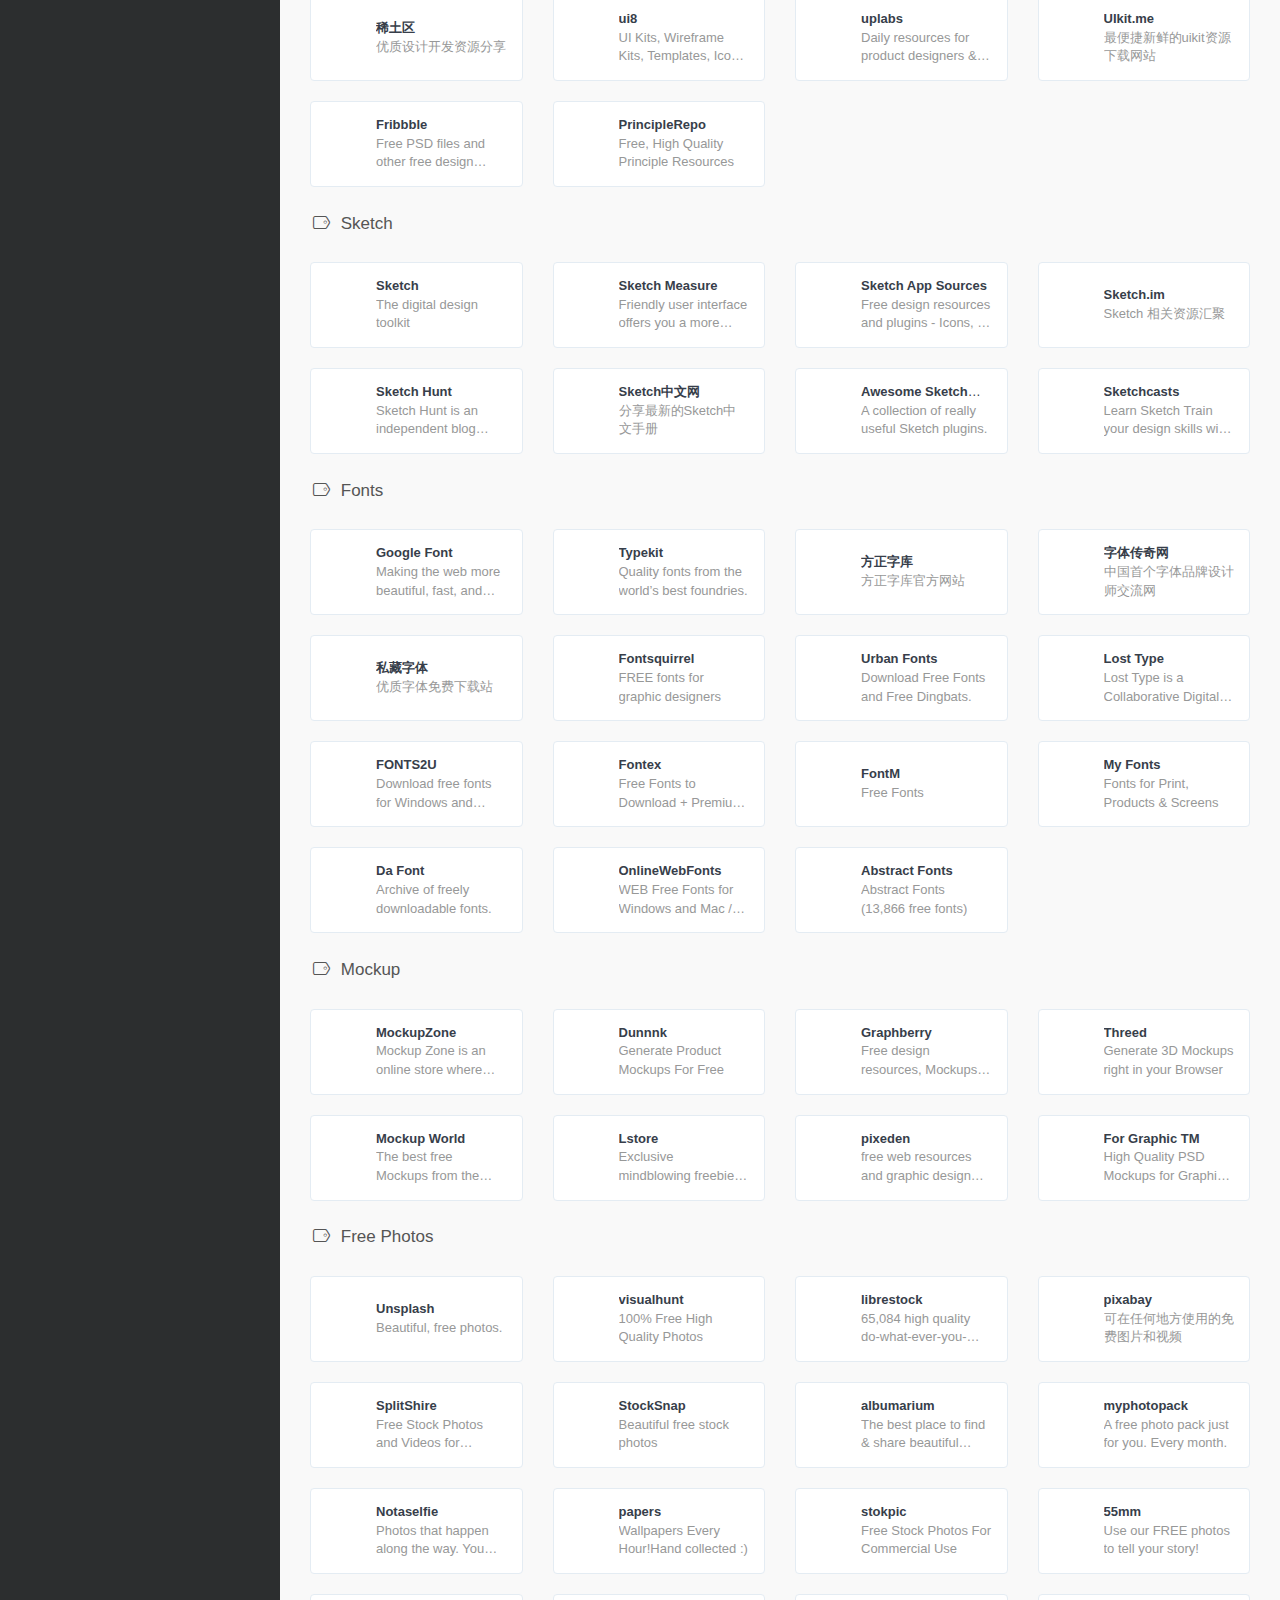
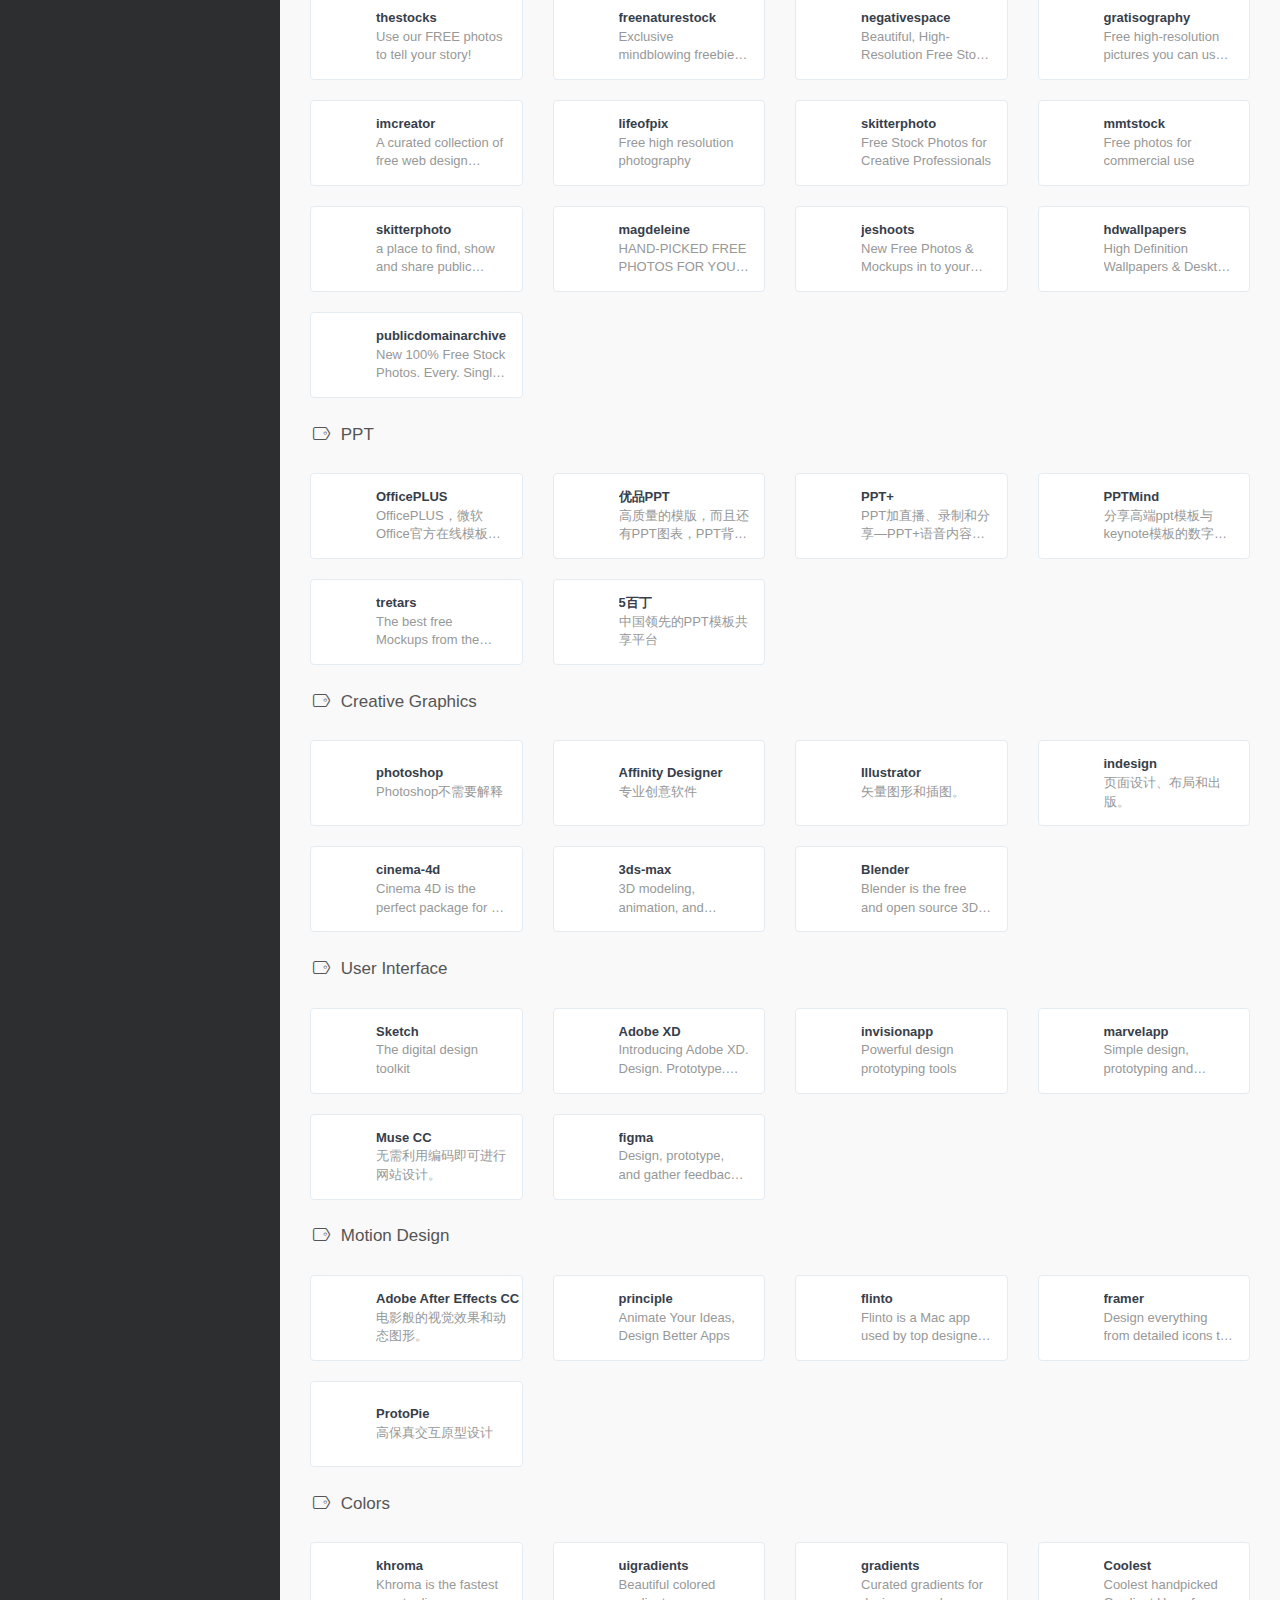
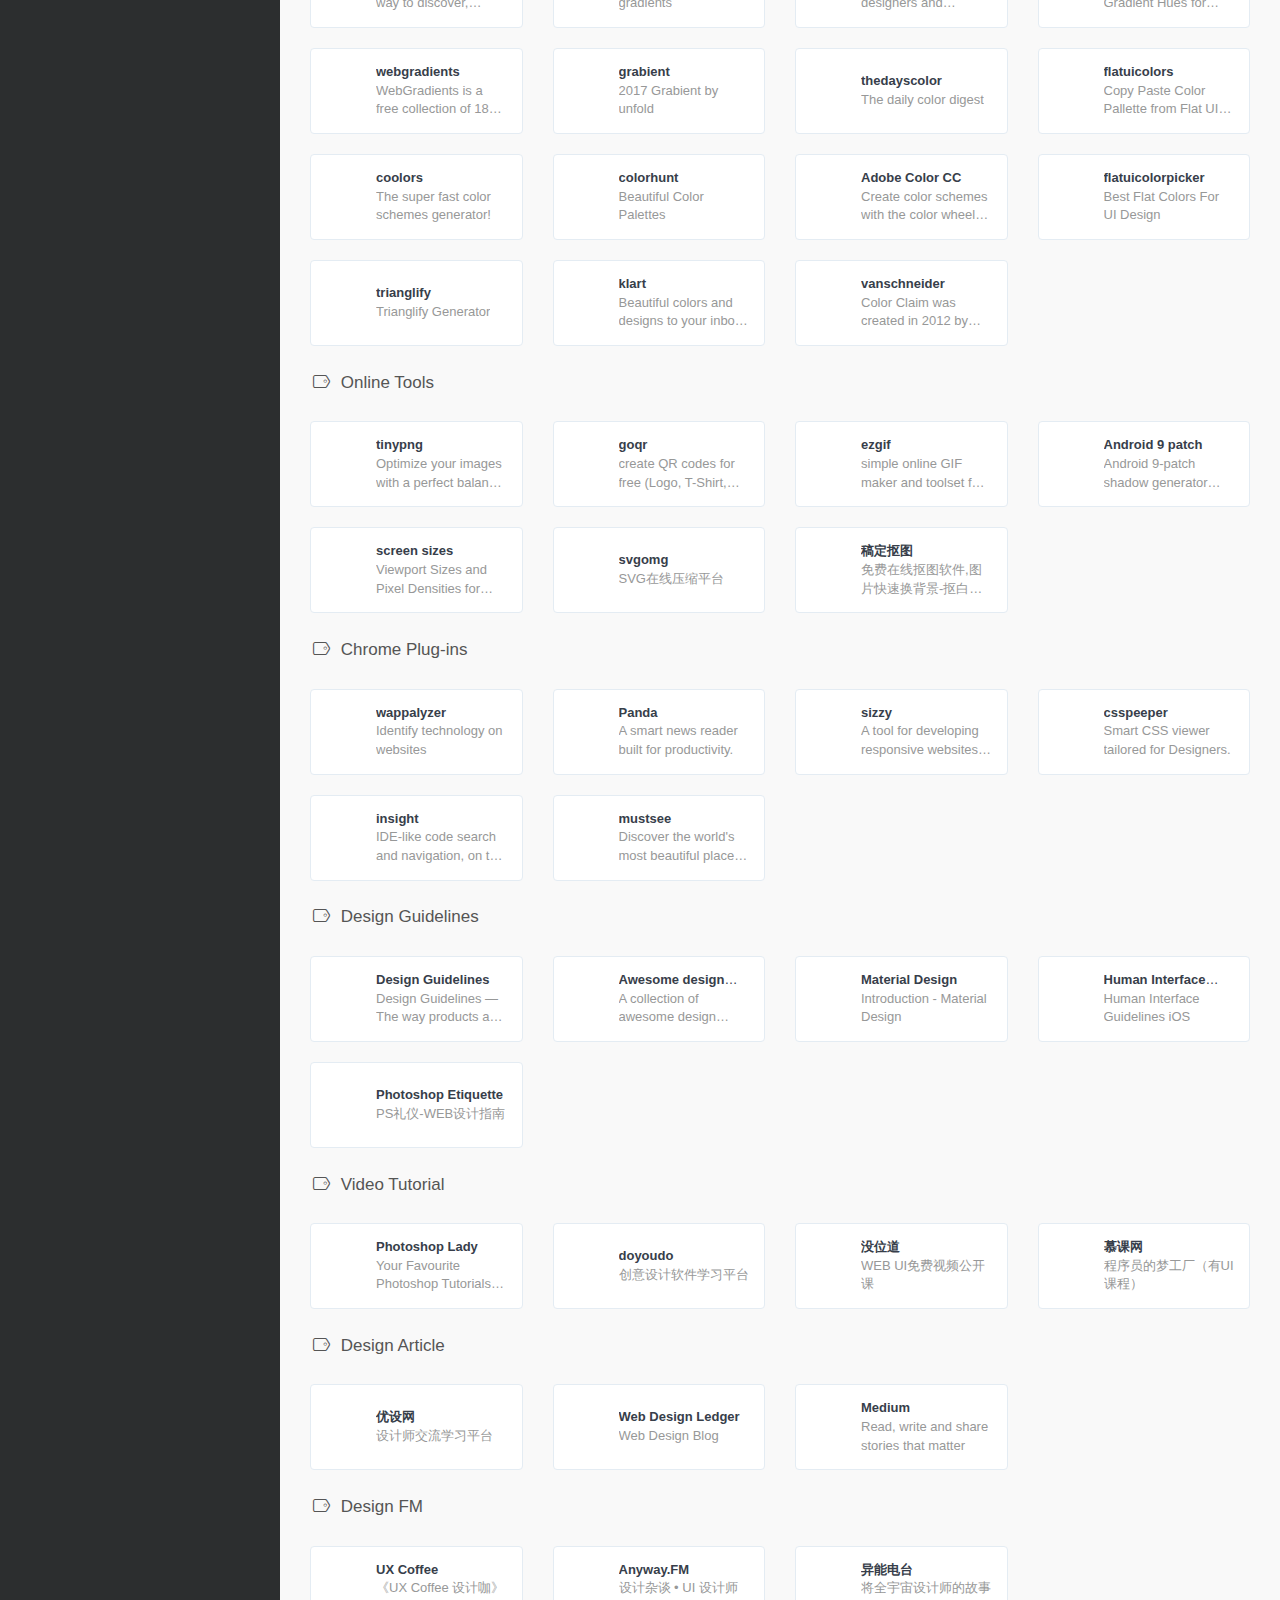
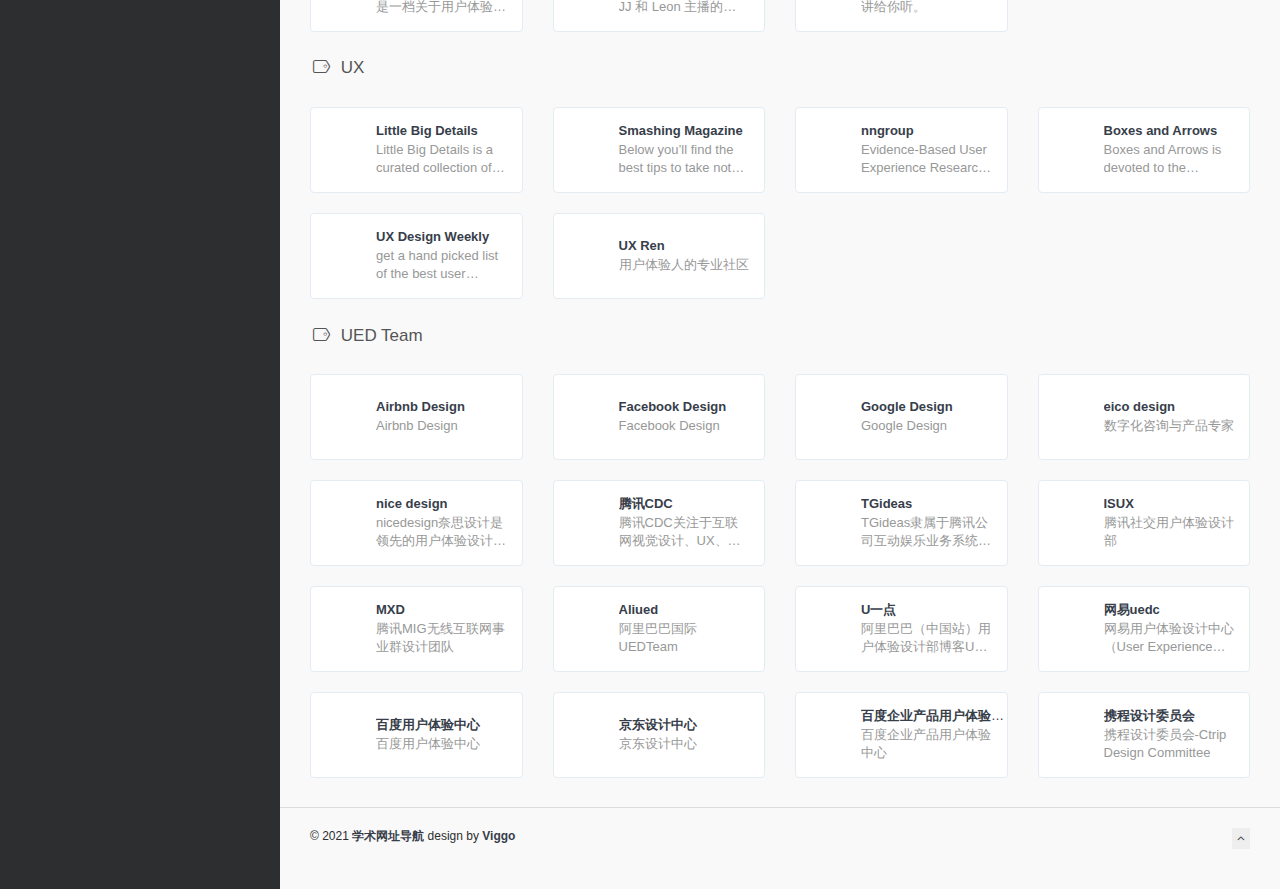
==== commit b14d2837: "remove google js" ====
--- a/index.html
+++ b/index.html
@@ -3,23 +3,17 @@
 
 <head>
     <link rel="shortcut icon" href="./assets/images/favicon.png">
-    <script async src="//pagead2.googlesyndication.com/pagead/js/adsbygoogle.js"></script>
     
     <script>
     var _hmt = _hmt || [];
     (function() {
       var hm = document.createElement("script");
-      hm.src = "https://hm.baidu.com/hm.js?";
+      hm.src = "https://hm.baidu.com/hm.js?080a141f1aa9b37f6c376614f531f5ce";
       var s = document.getElementsByTagName("script")[0]; 
       s.parentNode.insertBefore(hm, s);
     })();
     </script>
-    <script>
-    (adsbygoogle = window.adsbygoogle || []).push({
-        google_ad_client: "",
-        enable_page_level_ads: true
-    });
-    </script>
+
     <meta charset="UTF-8">
     <title>学术网址导航</title>
     <script>
@@ -44,36 +38,24 @@
     <meta name="viewport" content="width=device-width, initial-scale=1.0" />
     <meta name="author" content="viggo" />
     <title>Collection of resources and tools for Designers</title>
-    <meta name="keywords" content="UI设计,UI设计素材,设计导航,网址导航,设计资源,创意导航,创意网站导航,设计师网址大全,设计素材大全,设计师导航,UI设计资源,优秀UI设计欣赏,设计师导航,设计师网址大全,设计师网址导航,产品经理网址导航,UX师网址导航,start.jisuiketang.com">
-    <meta name="description" content="收集国内外优秀设计网站、UI设计资源网站、灵感创意网站、Resources网站，定时更新分享优质产品设计书签。start.jisuiketang.com">
+    <meta name="keywords" content="科研学术导航,汇集文献检索、期刊发表、论文下载、专利检索，免费下载中外文文献、电子图书、专利等，为广大科研人员在学术道路上提供方便快捷的服务,start.jisuiketang.com">
+    <meta name="description" content="收集国内外科研学术网站、期刊官网、数据库等。start.jisuiketang.com">
 
     <!-- / FB Open Graph -->
     <meta property="og:type" content="article">
     <meta property="og:url" content="http://start.jisuiketang.com/">
-    <meta property="og:title" content="收集国内外优秀设计网站、UI设计资源网站、灵感创意网站、Resources网站，定时更新分享优质产品设计书签。start.jisuiketang.com">
-    <meta property="og:description" content="UI设计,UI设计素材,设计导航,网址导航,设计资源,创意导航,创意网站导航,设计师网址大全,设计素材大全,设计师导航,UI设计资源,优秀UI设计欣赏,设计师导航,设计师网址大全,设计师网址导航,产品经理网址导航,UX师网址导航,start.jisuiketang.com">
+    <meta property="og:title" content="学术网站导航 - Best friend of Academic">
+    <meta property="og:description" content="科研学术导航,汇集文献检索、期刊发表、论文下载、专利检索，免费下载中外文文献、电子图书、专利等，为广大科研人员在学术道路上提供方便快捷的服务,start.jisuiketang.com">
     <meta property="og:image" content="http://start.jisuiketang.com/assets/images/webstack_banner_cn.png">
-    <meta property="og:site_name" content="收集国内外优秀设计网站、UI设计资源网站、灵感创意网站、Resources网站，定时更新分享优质产品设计书签。start.jisuiketang.com">
+    <meta property="og:site_name" content="学术网站导航 - Best friend of Academic">
     <!-- / Twitter Cards -->
     <meta name="twitter:card" content="summary_large_image">
-    <meta name="twitter:title" content="收集国内外优秀设计网站、UI设计资源网站、灵感创意网站、Resources网站，定时更新分享优质产品设计书签。start.jisuiketang.com">
-    <meta name="twitter:description" content="UI设计,UI设计素材,设计导航,网址导航,设计资源,创意导航,创意网站导航,设计师网址大全,设计素材大全,设计师导航,UI设计资源,优秀UI设计欣赏,设计师导航,设计师网址大全,设计师网址导航,产品经理网址导航,UX师网址导航,start.jisuiketang.com">
+    <meta name="twitter:title" content="学术网站导航 - Best friend of Academic">
+    <meta name="twitter:description" content="科研学术导航,汇集文献检索、期刊发表、论文下载、专利检索，免费下载中外文文献、电子图书、专利等，为广大科研人员在学术道路上提供方便快捷的服务,start.jisuiketang.com">
     <meta name="twitter:image" content="http://start.jisuiketang.com/assets/images/webstack_banner_cn.png">
 </head>
 
 <body>
-    <!-- Global site tag (gtag.js) - Google Analytics -->
-    <script async src="https://www.googletagmanager.com/gtag/js?id="></script>
-    <script>
-    window.dataLayer = window.dataLayer || [];
-
-    function gtag() {
-        dataLayer.push(arguments);
-    }
-    gtag('js', new Date());
-
-    gtag('config', '');
-    </script>
 </body>
 
 </html>
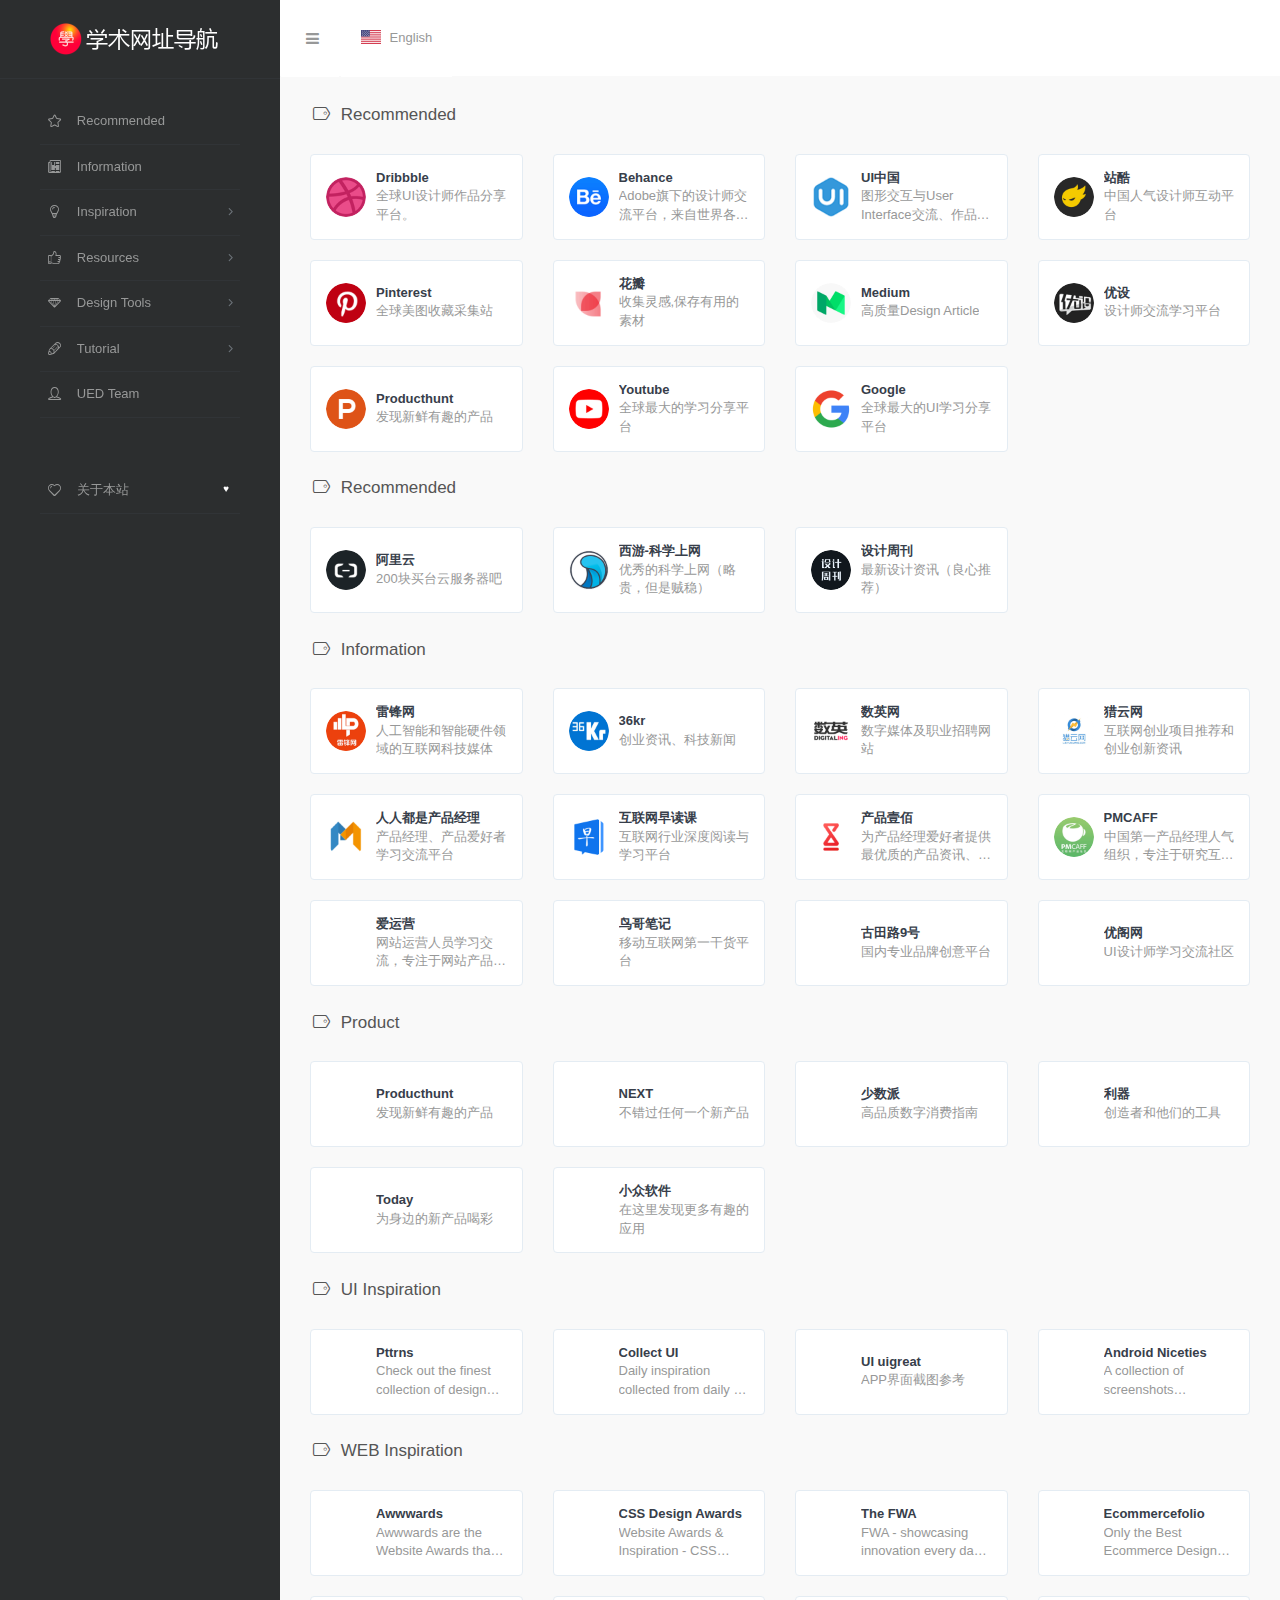
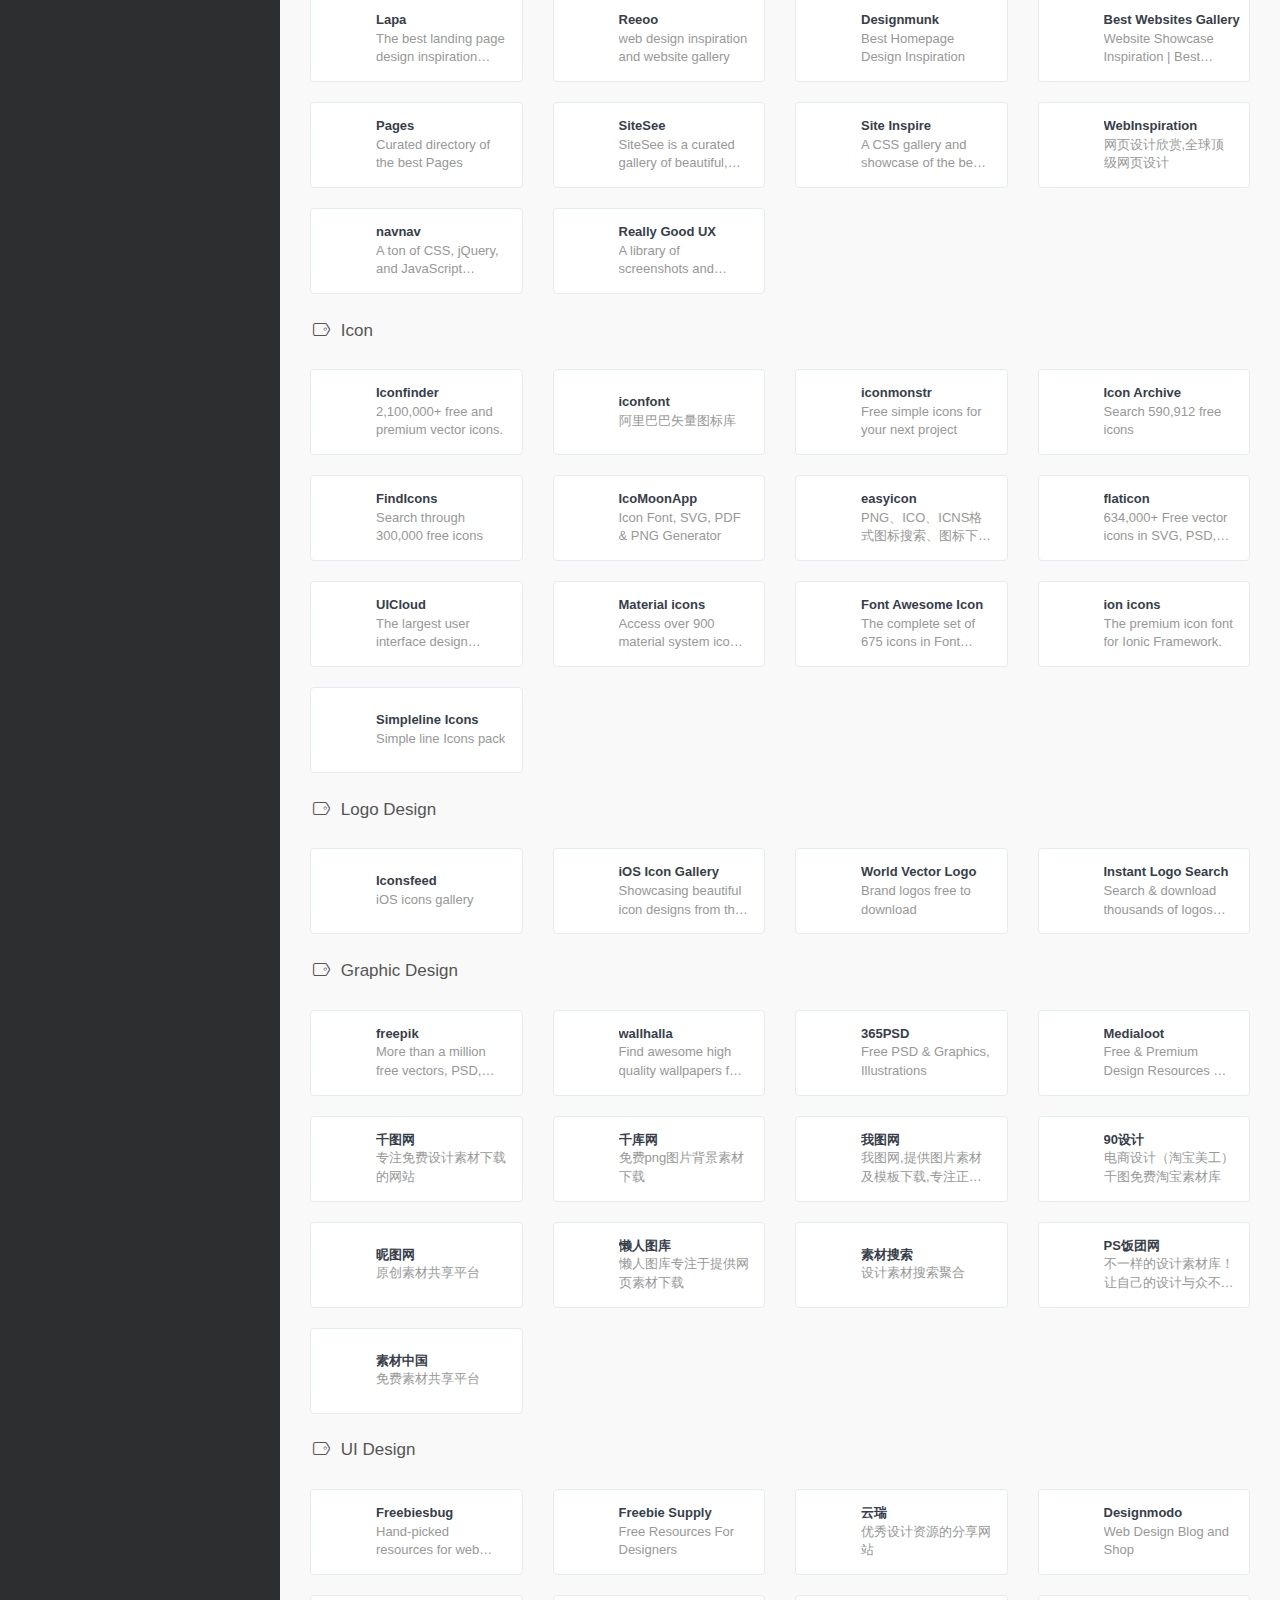
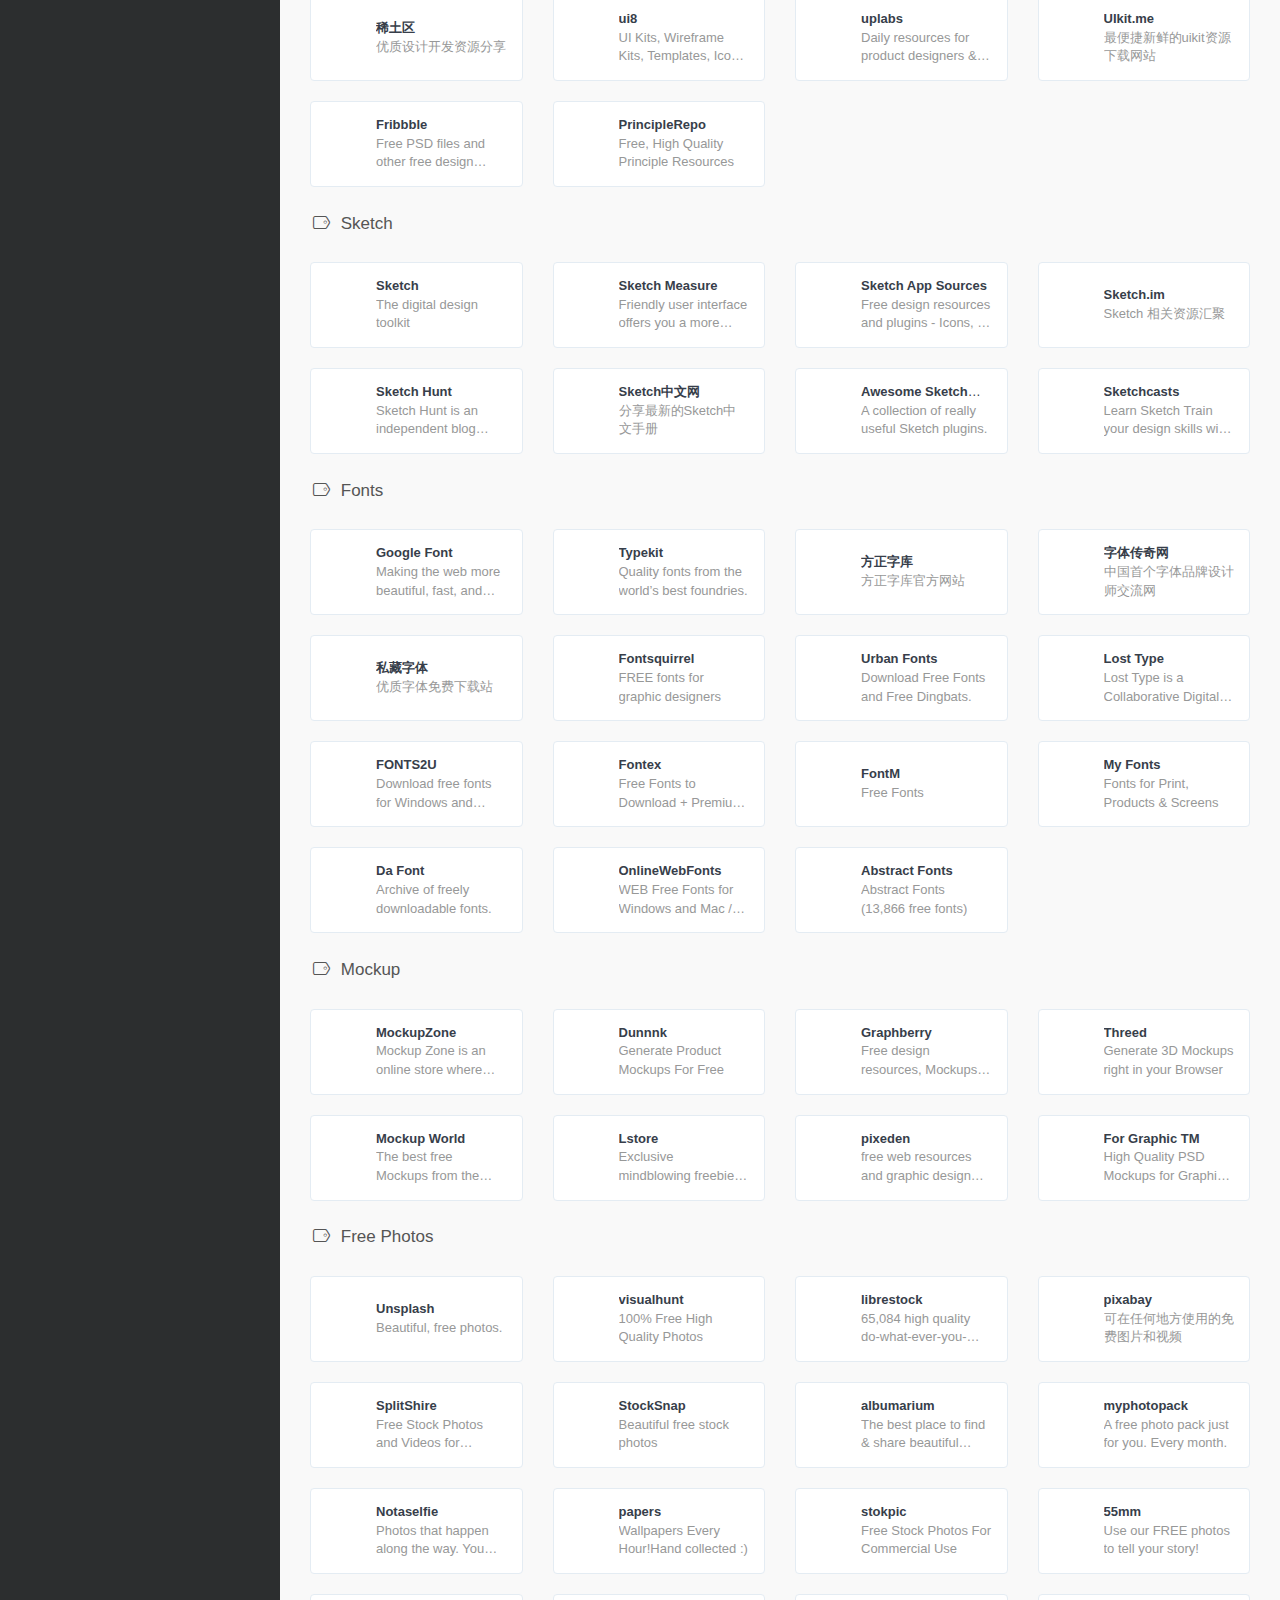
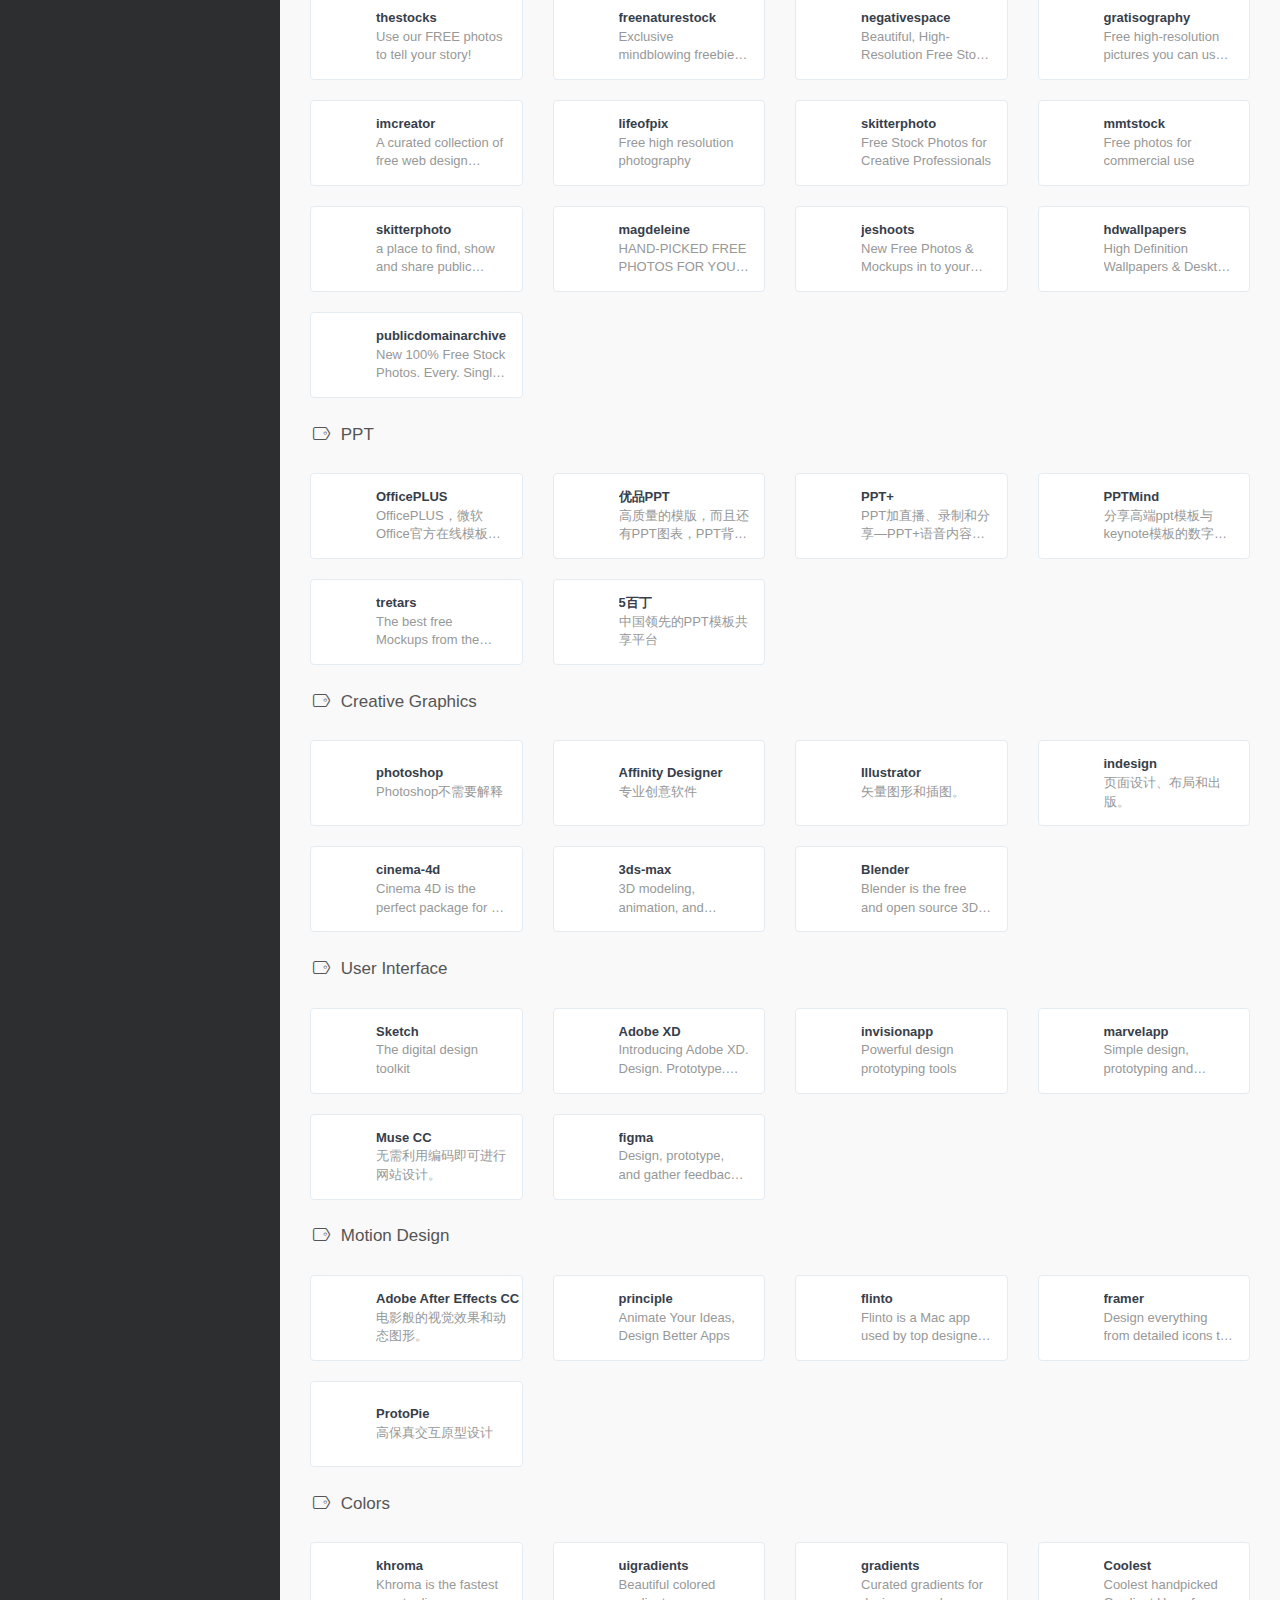
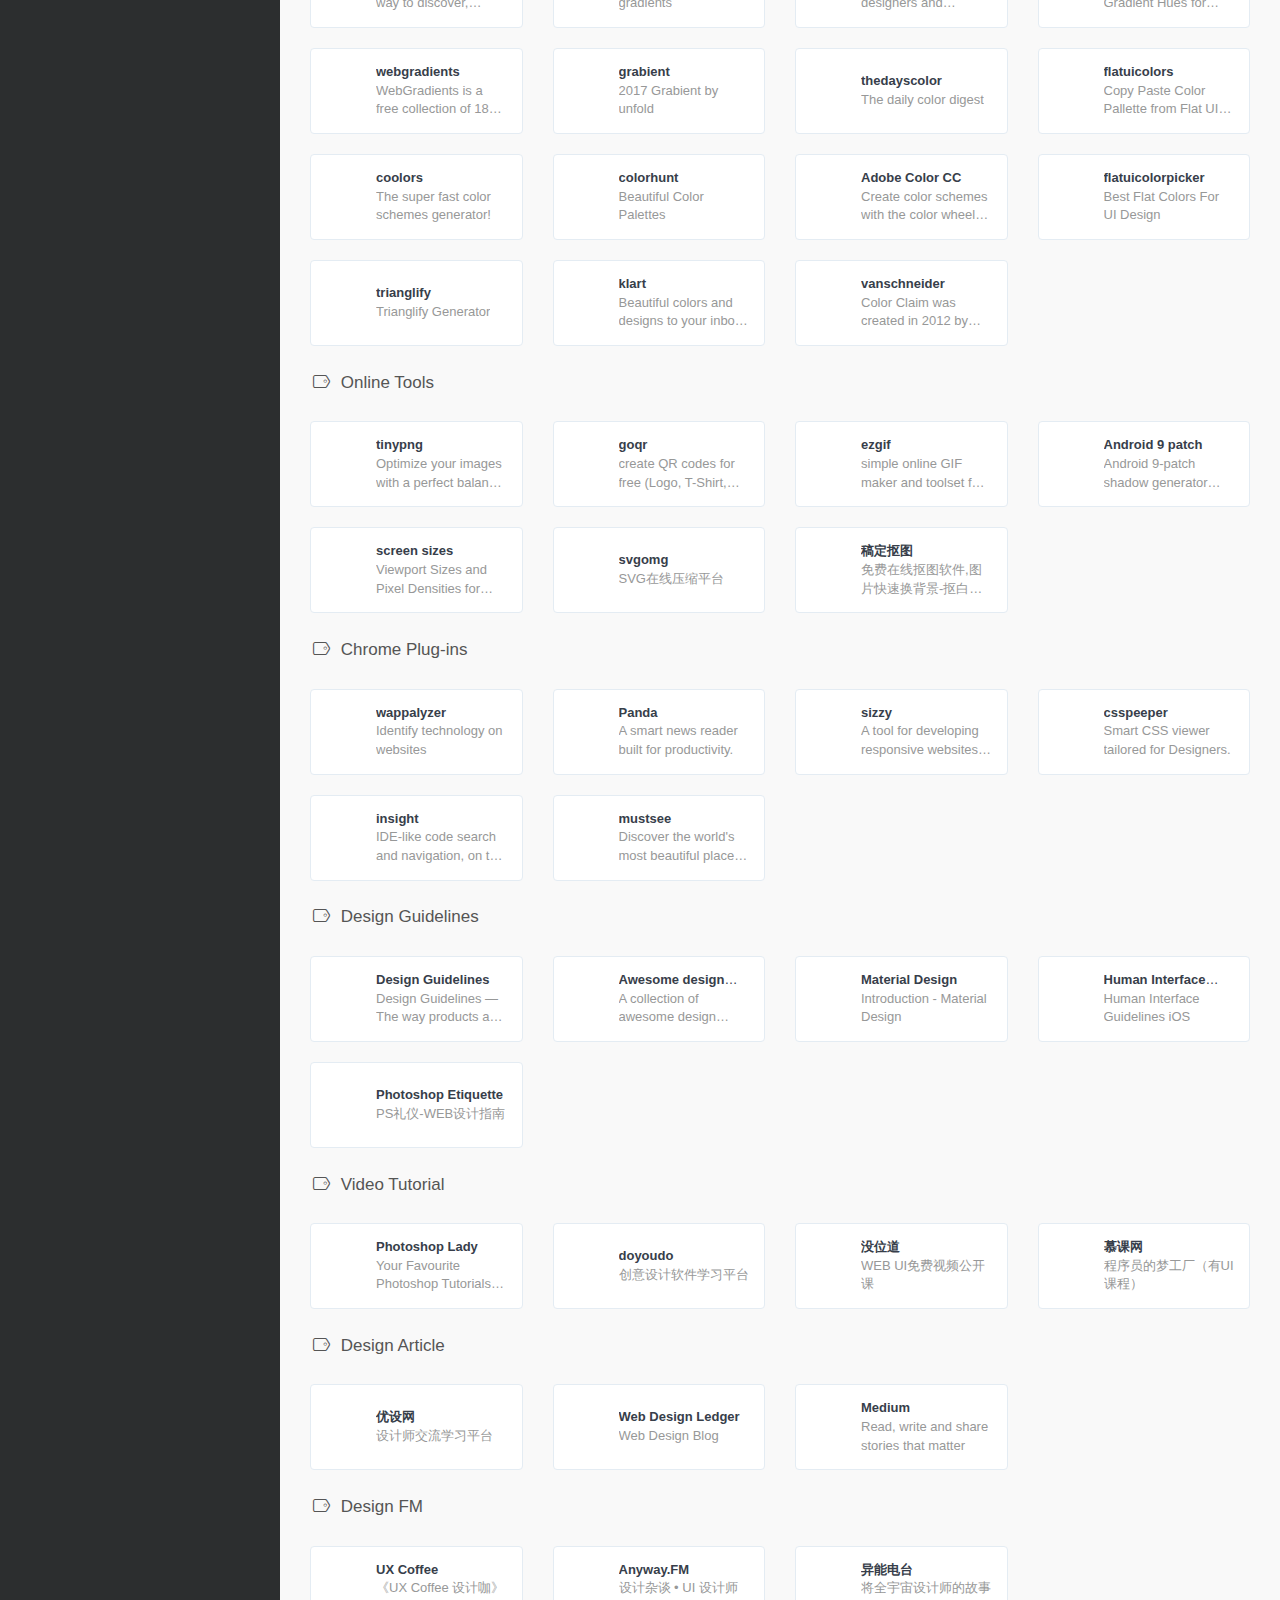
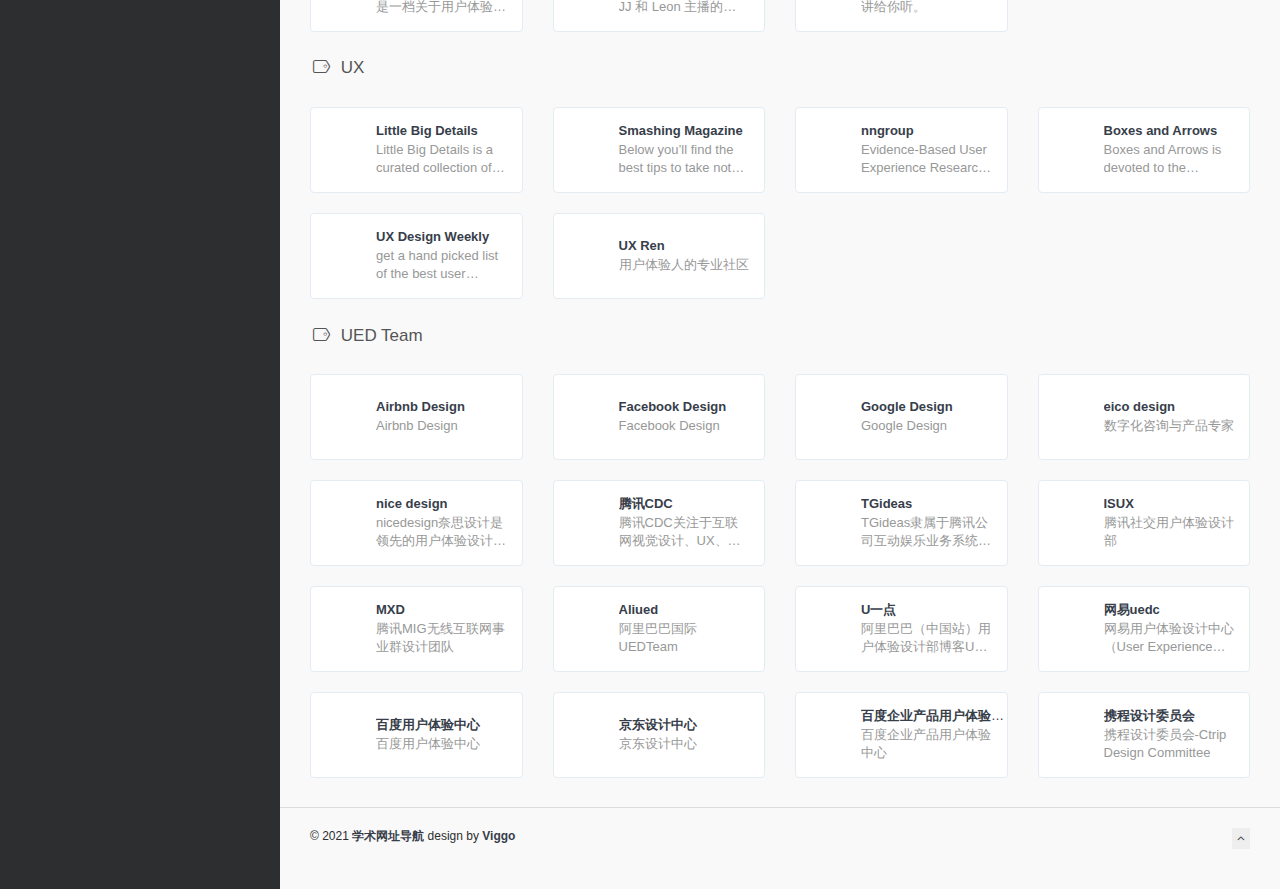
==== commit 9f7a48b3: "更好百度统计账号" ====
--- a/index.html
+++ b/index.html
@@ -8,7 +8,7 @@
     var _hmt = _hmt || [];
     (function() {
       var hm = document.createElement("script");
-      hm.src = "https://hm.baidu.com/hm.js?080a141f1aa9b37f6c376614f531f5ce";
+      hm.src = "https://hm.baidu.com/hm.js?fa760b0aeb8d826e8e03558d7c9f1e66";
       var s = document.getElementsByTagName("script")[0]; 
       s.parentNode.insertBefore(hm, s);
     })();
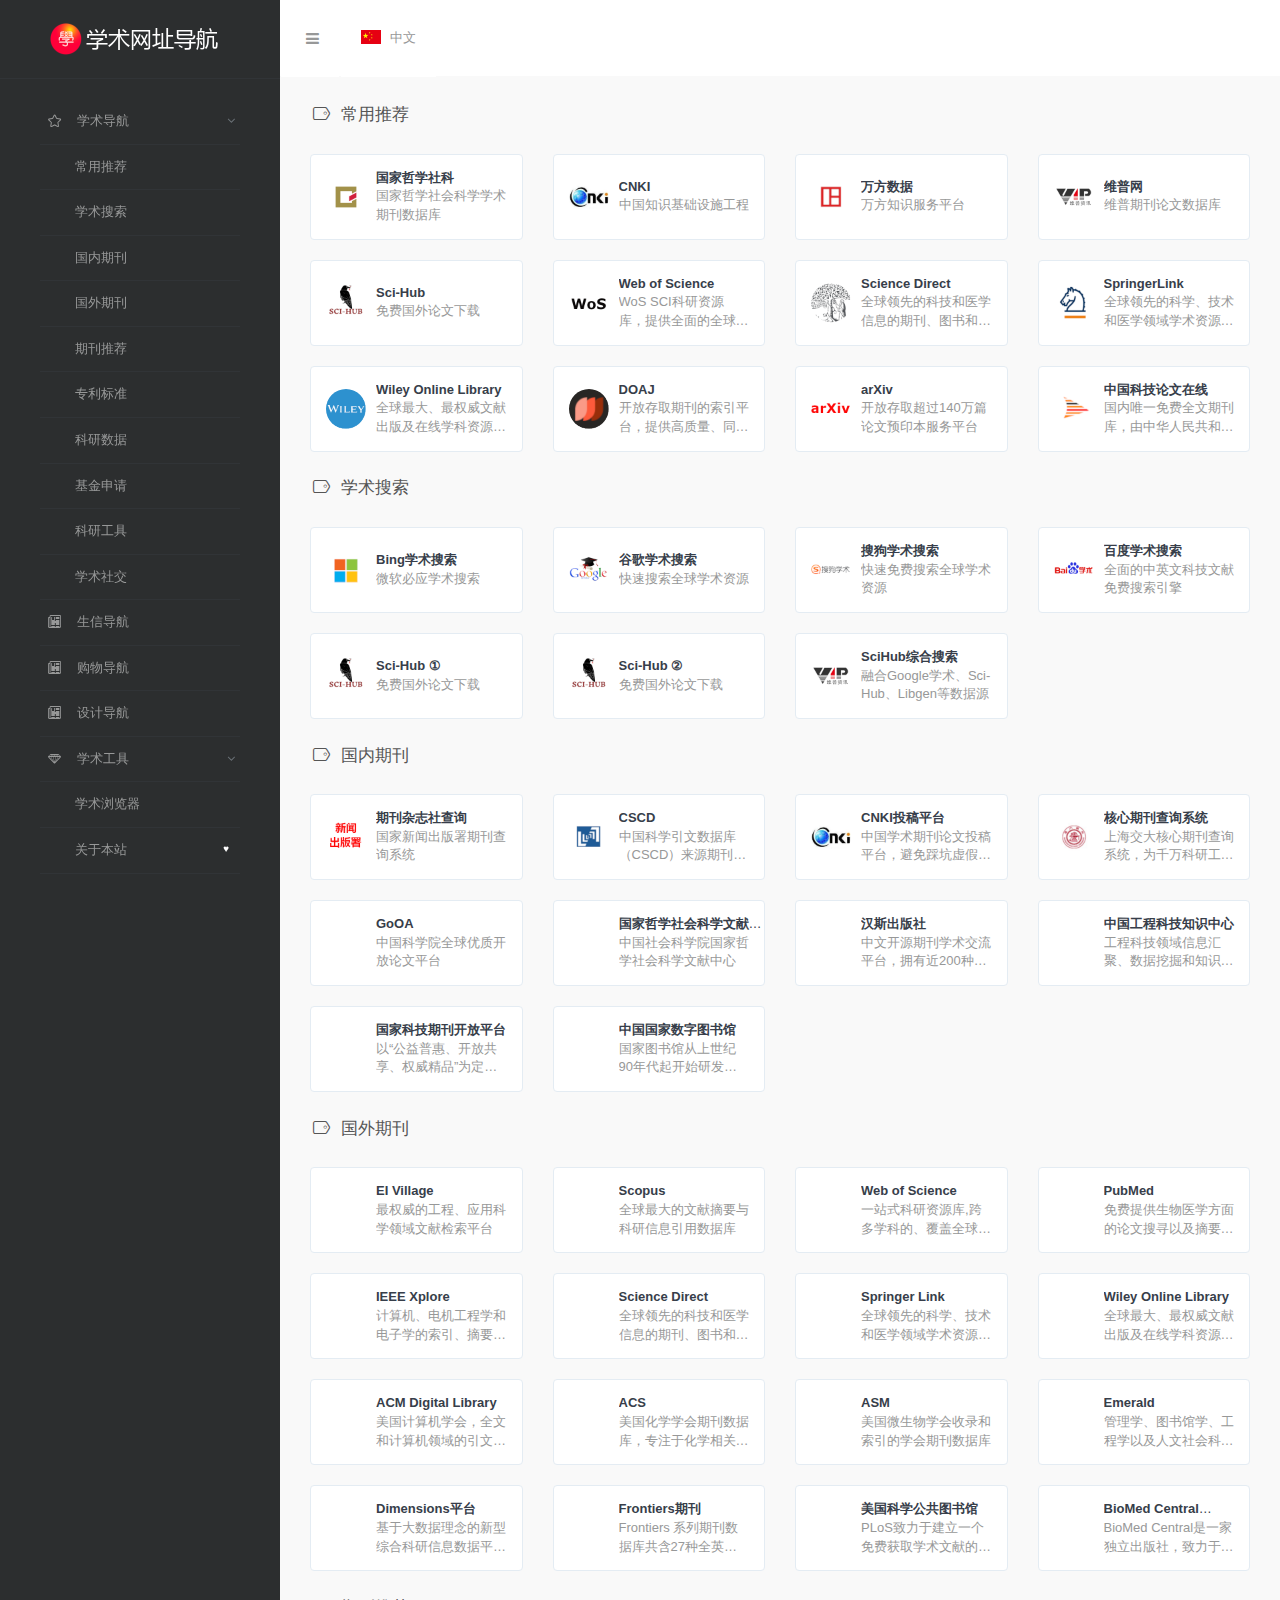
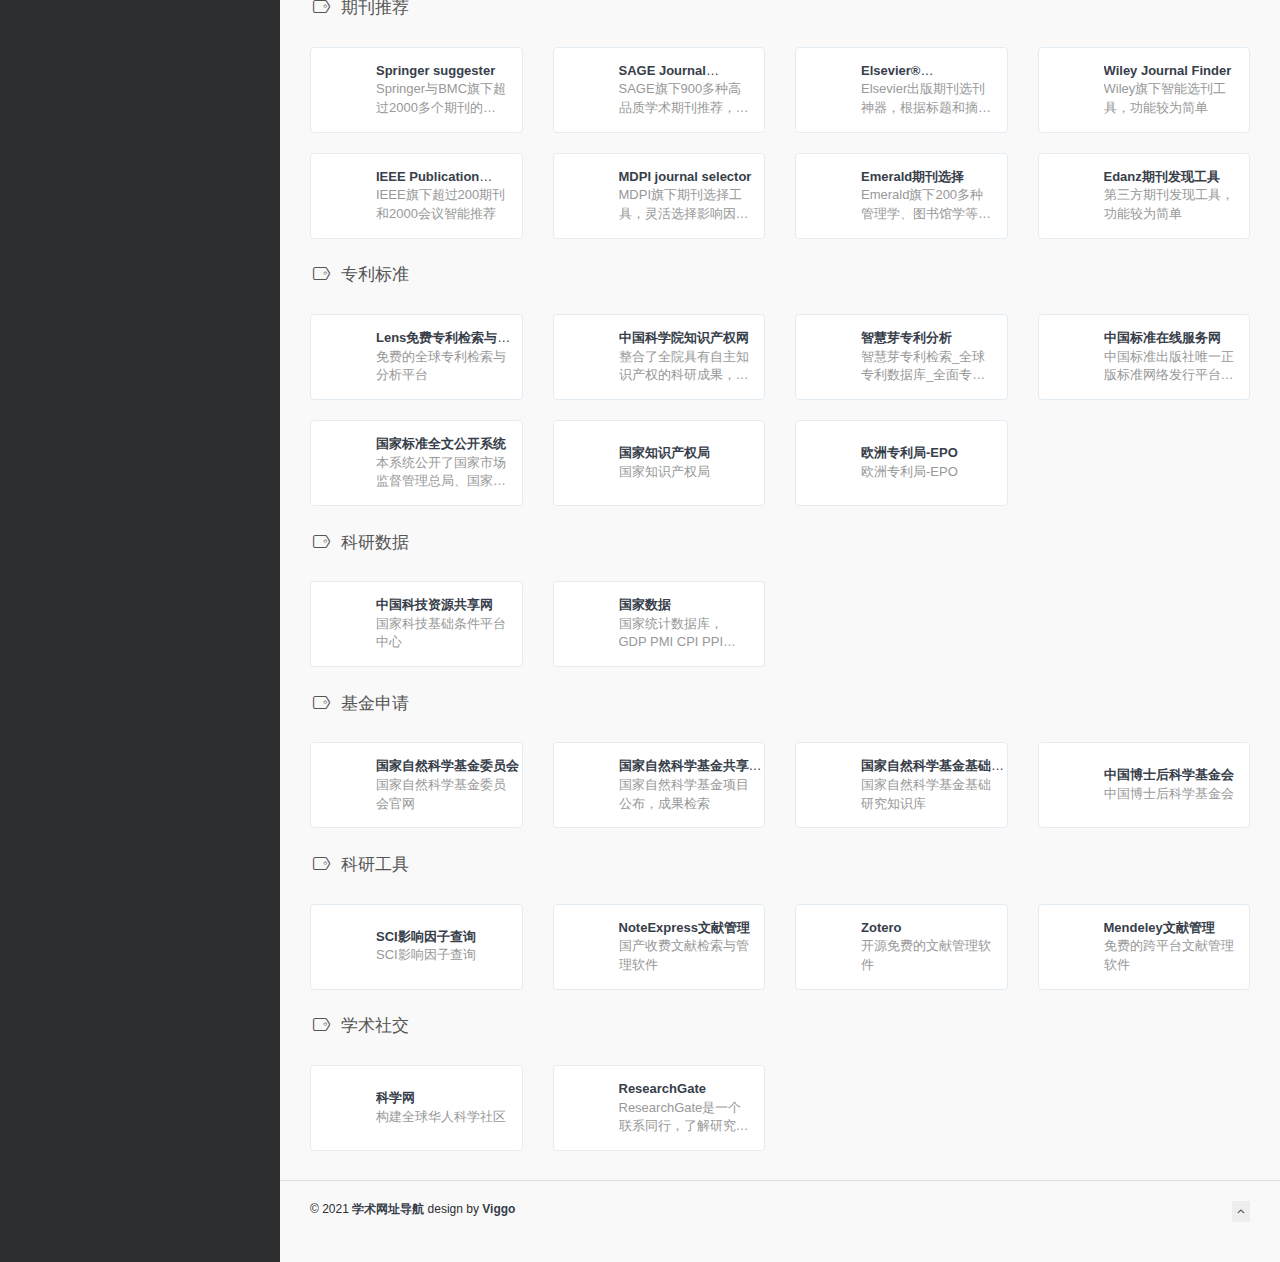
==== commit 5ed5e706: "增加期刊选择工具" ====
--- a/index.html
+++ b/index.html
@@ -24,14 +24,8 @@
 
     }
 
-    if (language.indexOf("en") > -1) {
-        document.location.href = "en/index.html";
-    } else if (language.indexOf("zh") > -1) {
-        document.location.href = "cn/index.html";
-    } else {
-        document.location.href = "en/index.html";
-
-    }
+    document.location.href = "cn/index.html";
+    
     </script>
     <meta charset="utf-8">
     <meta http-equiv="X-UA-Compatible" content="IE=edge">
